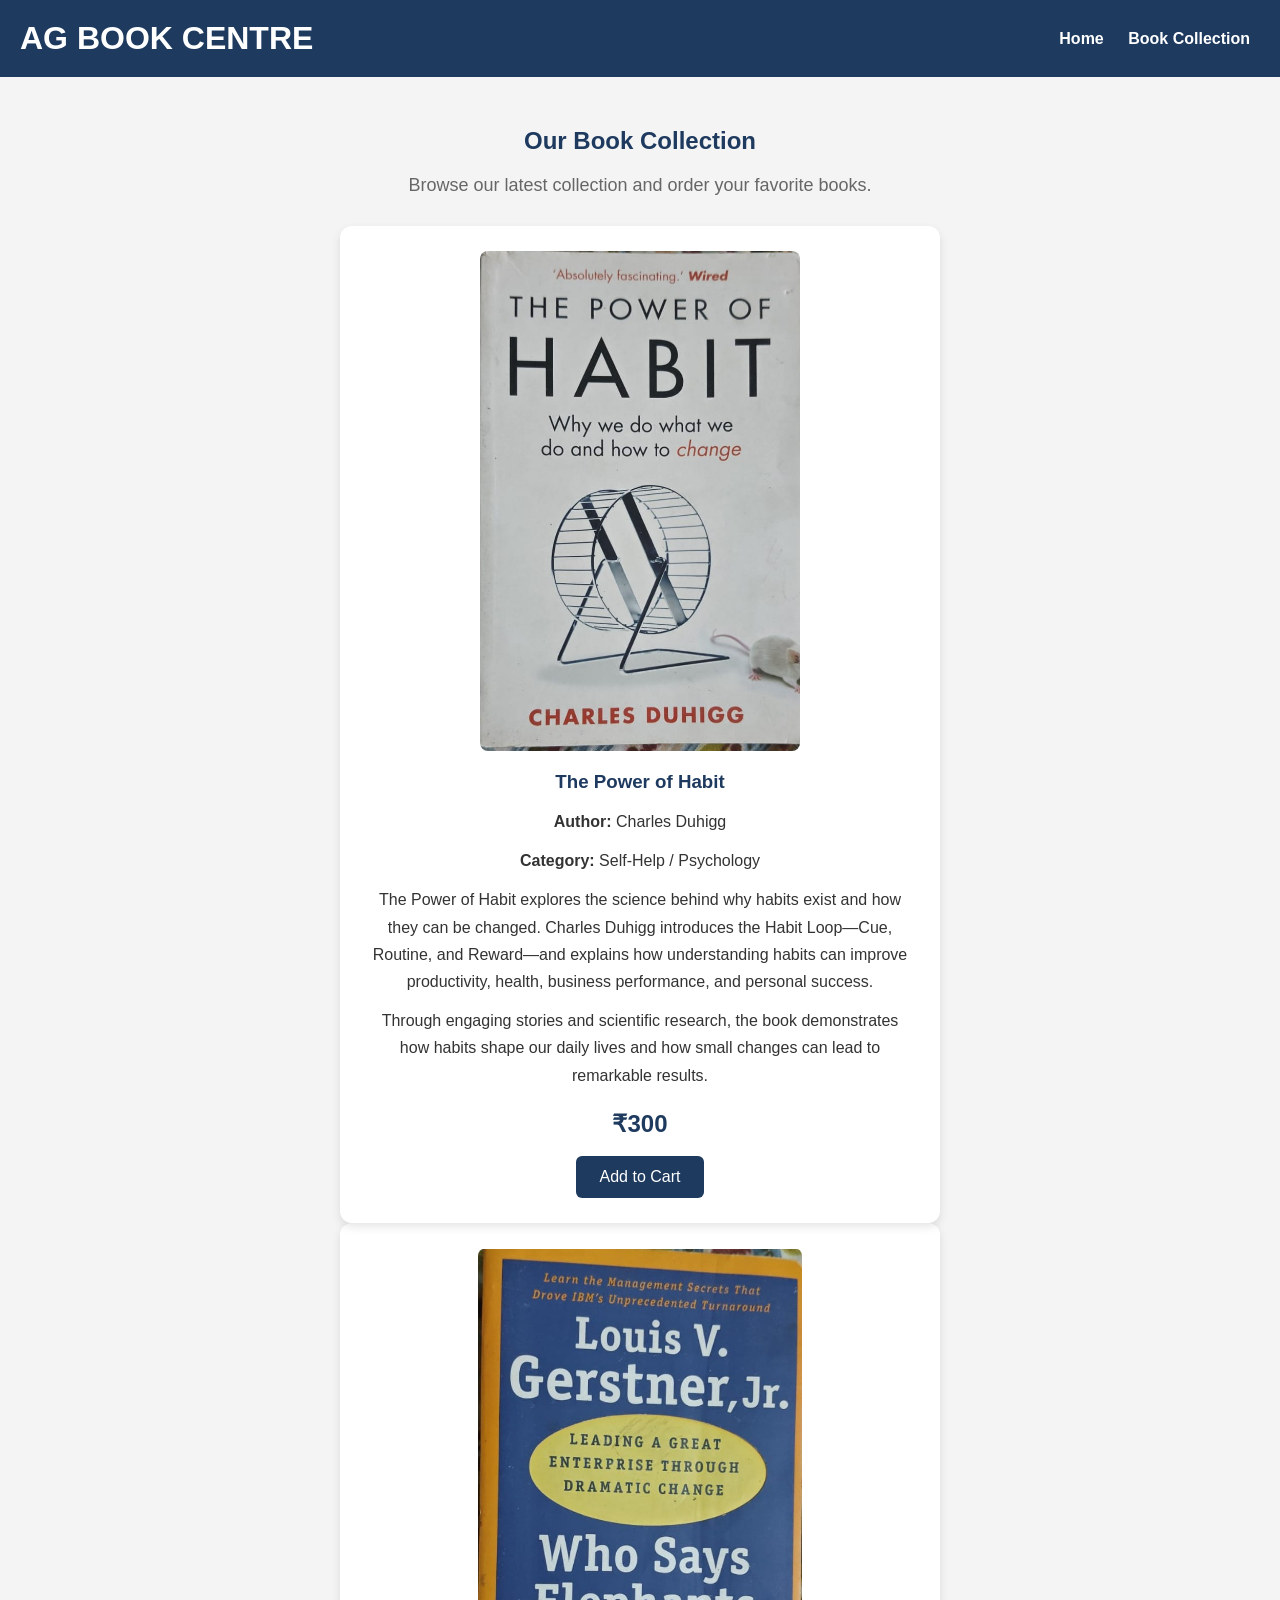
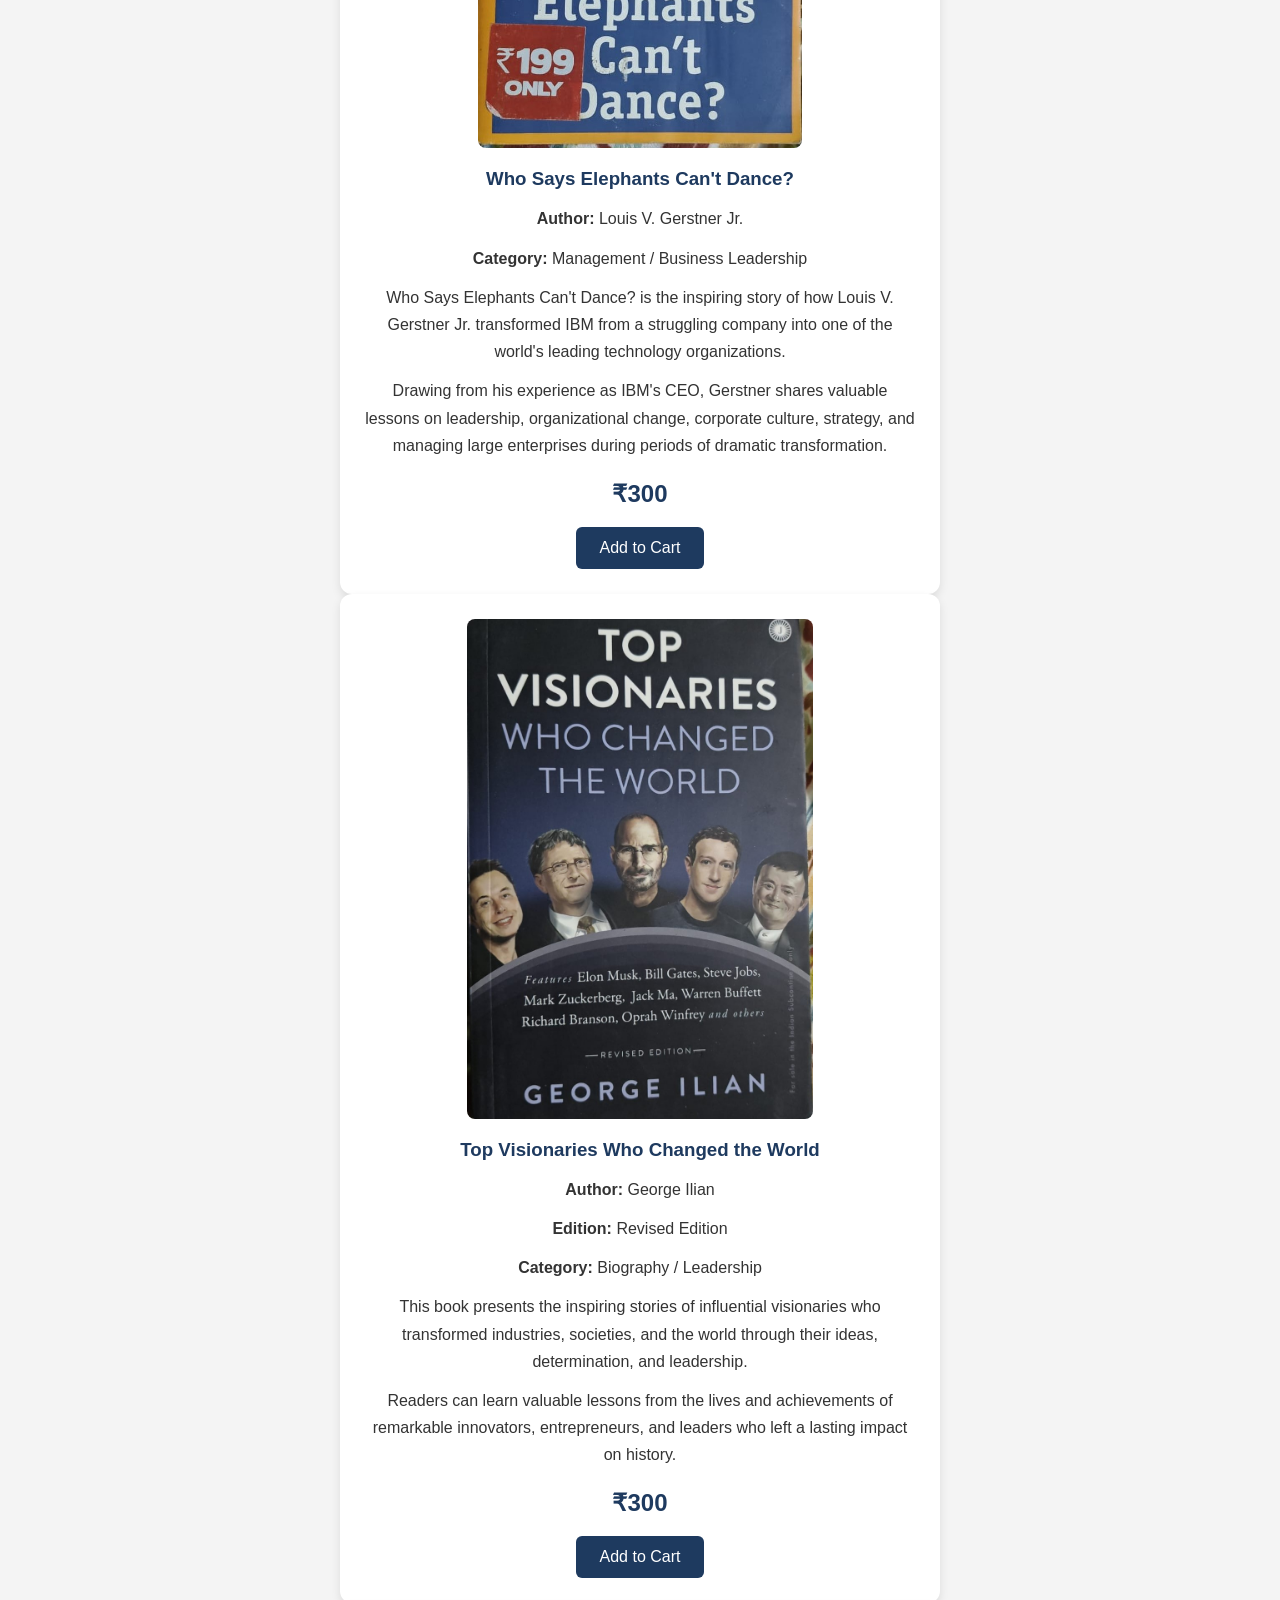
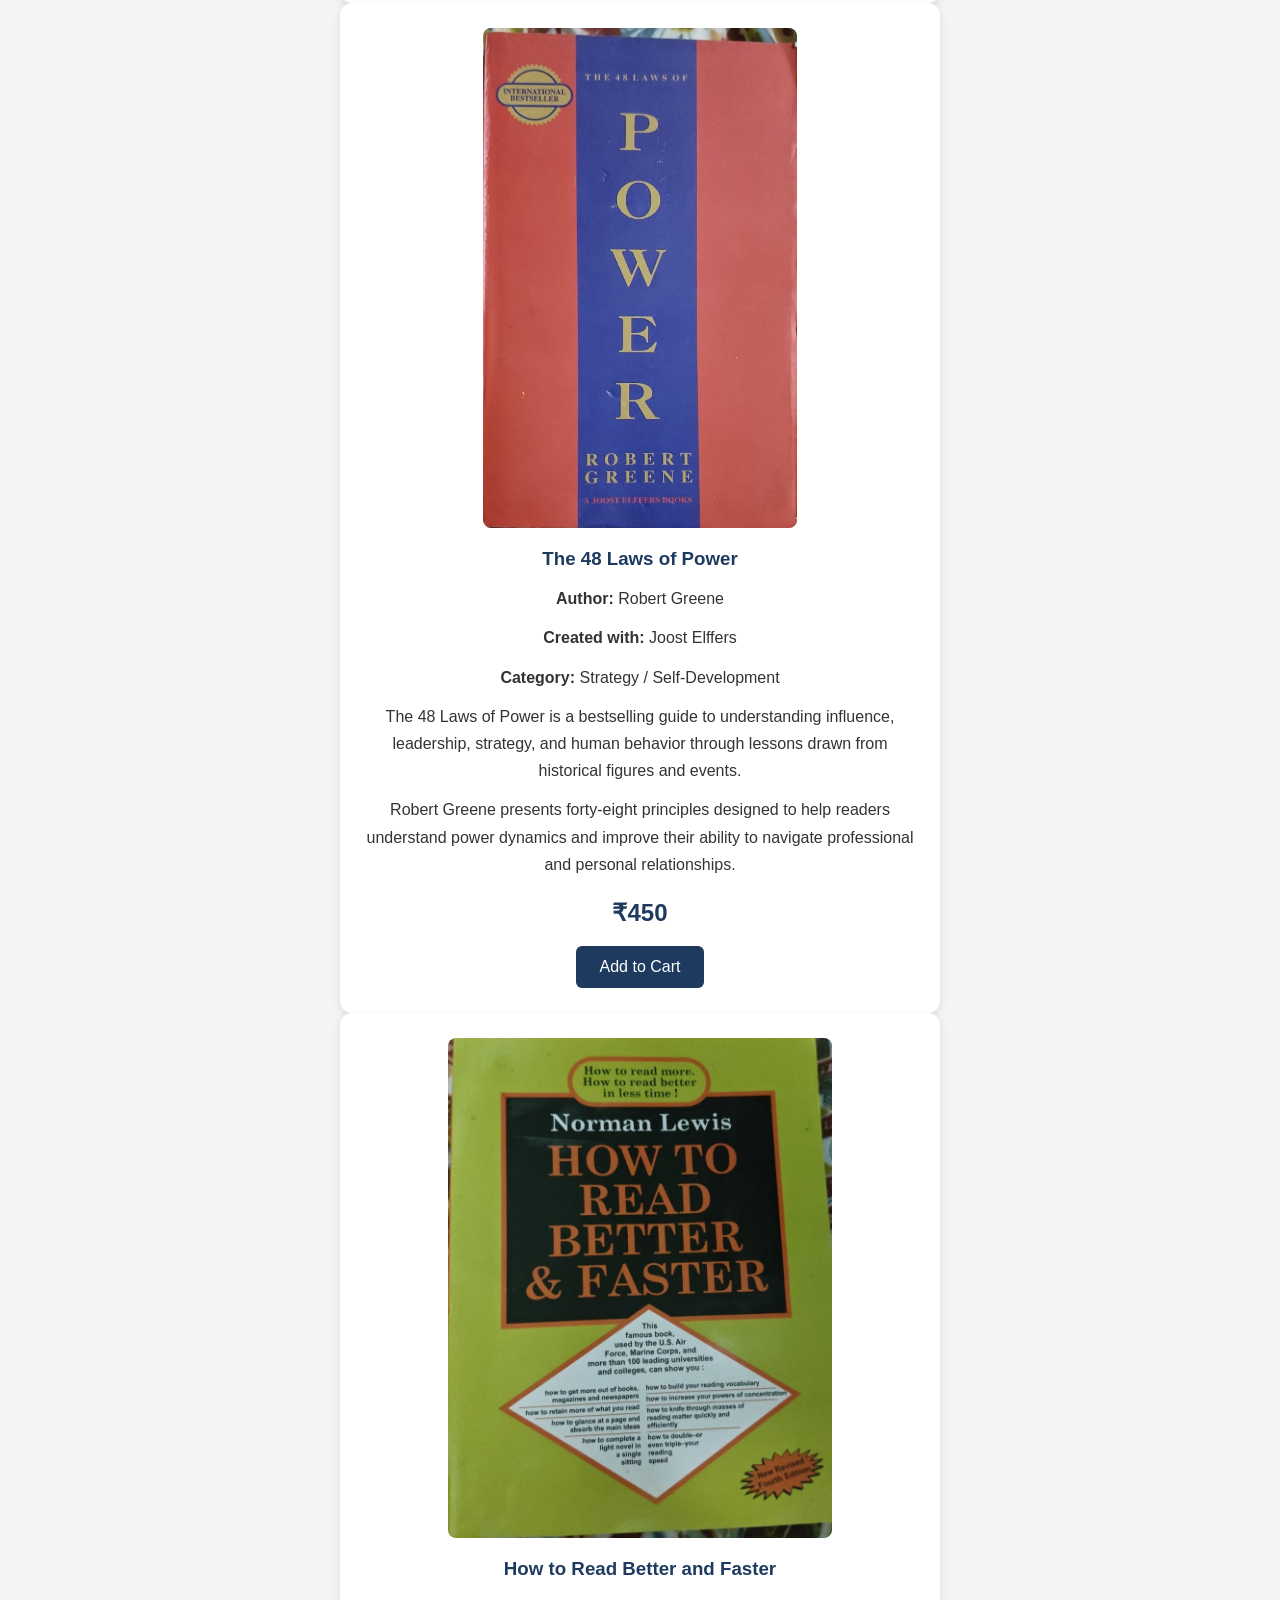
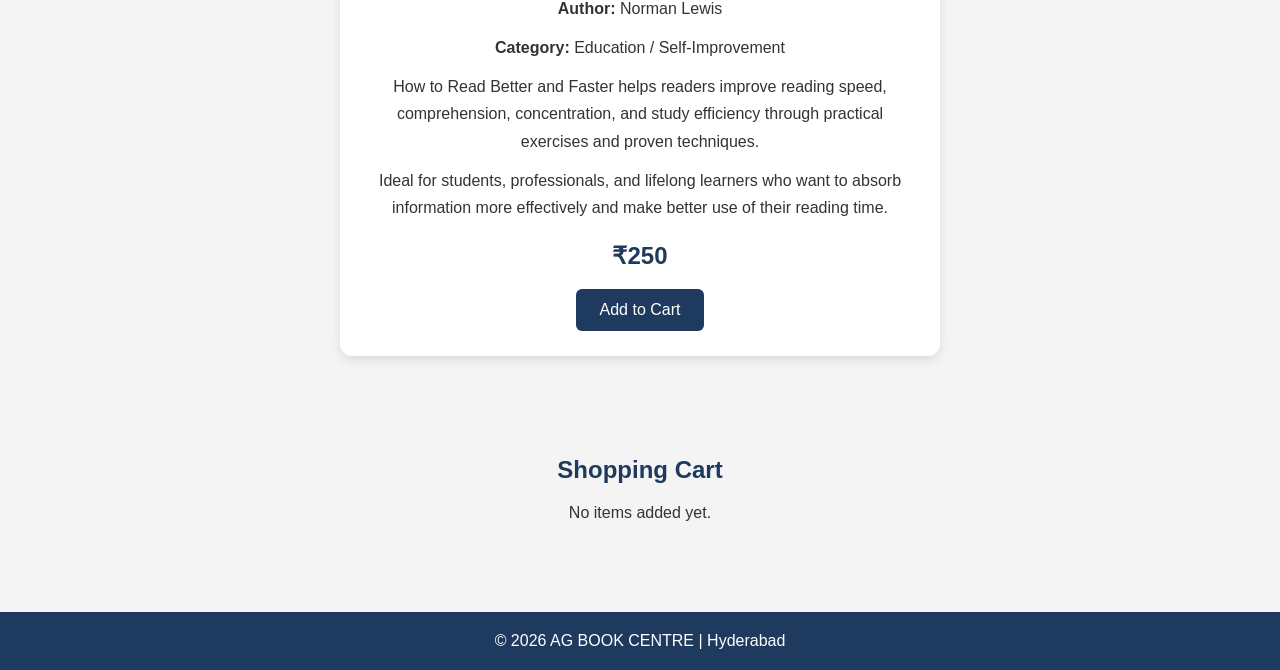
==== collection.html @ 4bdf5b15 "Update collection.html" ====
<!DOCTYPE html>
<html lang="en">
<head>
    <meta charset="UTF-8">
    <meta name="viewport" content="width=device-width, initial-scale=1.0">
    <title>Book Collection - AG BOOK CENTRE</title>
    <link rel="stylesheet" href="style.css">
</head>
<body>

<header>
    <div class="logo">
        <h1>AG BOOK CENTRE</h1>
    </div>

    <nav>
        <a href="index.html">Home</a>
        <a href="collection.html">Book Collection</a>
    </nav>
</header>

<section class="collection-section">
    <h2>Our Book Collection</h2>
    <p class="collection-subtitle">
        Browse our latest collection and order your favorite books.
    </p>

    <div class="book-grid">

        <div class="book-card">

            <img src="power-of-habit.jpg"
                 alt="The Power of Habit by Charles Duhigg">

            <h3>The Power of Habit</h3>

            <p><strong>Author:</strong> Charles Duhigg</p>

            <p><strong>Category:</strong> Self-Help / Psychology</p>

            <p>
                The Power of Habit explores the science behind why habits
                exist and how they can be changed. Charles Duhigg introduces
                the Habit Loop—Cue, Routine, and Reward—and explains how
                understanding habits can improve productivity, health,
                business performance, and personal success.
            </p>

            <p>
                Through engaging stories and scientific research, the book
                demonstrates how habits shape our daily lives and how small
                changes can lead to remarkable results.
            </p>

            <p class="price">₹300</p>

            <button onclick="addToCart('The Power of Habit')">
                Add to Cart
            </button>

        </div>

    </div>
    <div class="book-card">

    <img src="who-says-elephants-cant-dance.jpg"
         alt="Who Says Elephants Can't Dance?">

    <h3>Who Says Elephants Can't Dance?</h3>

    <p><strong>Author:</strong> Louis V. Gerstner Jr.</p>

    <p><strong>Category:</strong> Management / Business Leadership</p>

    <p>
        Who Says Elephants Can't Dance? is the inspiring story of how
        Louis V. Gerstner Jr. transformed IBM from a struggling company
        into one of the world's leading technology organizations.
    </p>

    <p>
        Drawing from his experience as IBM's CEO, Gerstner shares
        valuable lessons on leadership, organizational change,
        corporate culture, strategy, and managing large enterprises
        during periods of dramatic transformation.
    </p>

    <p class="price">₹300</p>

    <button onclick="addToCart('Who Says Elephants Can&apos;t Dance?')">
        Add to Cart
    </button>

</div>
    <div class="book-card">

    <img src="top-visionaries-who-changed-the-world.jpg"
         alt="Top Visionaries Who Changed the World">

    <h3>Top Visionaries Who Changed the World</h3>

    <p><strong>Author:</strong> George Ilian</p>

    <p><strong>Edition:</strong> Revised Edition</p>

    <p><strong>Category:</strong> Biography / Leadership</p>

    <p>
        This book presents the inspiring stories of influential visionaries
        who transformed industries, societies, and the world through their
        ideas, determination, and leadership.
    </p>

    <p>
        Readers can learn valuable lessons from the lives and achievements
        of remarkable innovators, entrepreneurs, and leaders who left a
        lasting impact on history.
    </p>

    <p class="price">₹300</p>

    <button onclick="addToCart('Top Visionaries Who Changed the World')">
        Add to Cart
    </button>

</div>
    <div class="book-card">

    <img src="48-laws-of-power.jpg"
         alt="The 48 Laws of Power">

    <h3>The 48 Laws of Power</h3>

    <p><strong>Author:</strong> Robert Greene</p>

    <p><strong>Created with:</strong> Joost Elffers</p>

    <p><strong>Category:</strong> Strategy / Self-Development</p>

    <p>
        The 48 Laws of Power is a bestselling guide to understanding
        influence, leadership, strategy, and human behavior through
        lessons drawn from historical figures and events.
    </p>

    <p>
        Robert Greene presents forty-eight principles designed to help
        readers understand power dynamics and improve their ability to
        navigate professional and personal relationships.
    </p>

    <p class="price">₹450</p>

    <button onclick="addToCart('The 48 Laws of Power')">
        Add to Cart
    </button>

</div>
    <div class="book-card">

    <img src="how-to-read-better-and-faster.jpg"
         alt="How to Read Better and Faster">

    <h3>How to Read Better and Faster</h3>

    <p><strong>Author:</strong> Norman Lewis</p>

    <p><strong>Category:</strong> Education / Self-Improvement</p>

    <p>
        How to Read Better and Faster helps readers improve reading speed,
        comprehension, concentration, and study efficiency through
        practical exercises and proven techniques.
    </p>

    <p>
        Ideal for students, professionals, and lifelong learners who want
        to absorb information more effectively and make better use of
        their reading time.
    </p>

    <p class="price">₹250</p>

    <button onclick="addToCart('How to Read Better and Faster')">
        Add to Cart
    </button>

</div>
</section>

<section class="cart-section">
    <h2>Shopping Cart</h2>

    <ul id="cart-list"></ul>

    <p id="empty-cart">No items added yet.</p>
</section>

<footer>
    <p>© 2026 AG BOOK CENTRE | Hyderabad</p>
</footer>

<script src="script.js"></script>

</body>
</html>
---- style.css ----
* {
    margin: 0;
    padding: 0;
    box-sizing: border-box;
    font-family: Arial, sans-serif;
}

body {
    background: #f4f4f4;
    color: #333;
}

/* HEADER */

header {
    background: #1e3a5f;
    color: white;
    padding: 20px;
    display: flex;
    justify-content: space-between;
    align-items: center;
    flex-wrap: wrap;
}

.logo h1 {
    font-size: 32px;
}

.logo p {
    font-size: 14px;
}

nav a {
    color: white;
    text-decoration: none;
    margin: 0 10px;
    font-weight: bold;
}

nav a:hover {
    color: #ffd700;
}

/* HERO SECTION */

.hero {
    background:
    linear-gradient(rgba(0,0,0,0.5), rgba(0,0,0,0.5)),
    url('https://images.unsplash.com/photo-1524995997946-a1c2e315a42f?q=80&w=1200&auto=format&fit=crop');

    background-size: cover;
    background-position: center;
    color: white;
    padding: 120px 20px;
    text-align: center;
}

.hero h2 {
    font-size: 48px;
    margin-bottom: 20px;
}

.hero p {
    font-size: 20px;
    max-width: 700px;
    margin: auto;
}

.btn {
    display: inline-block;
    margin-top: 25px;
    padding: 12px 25px;
    background: #ffd700;
    color: #000;
    text-decoration: none;
    font-weight: bold;
    border-radius: 6px;
}

/* COMMON SECTIONS */

.about,
.categories,
.business-details,
.collection-section,
.cart-section {
    padding: 50px 20px;
    text-align: center;
}

.about h2,
.categories h2,
.business-details h2,
.collection-section h2,
.cart-section h2 {
    margin-bottom: 20px;
    color: #1e3a5f;
}

/* CATEGORY CARDS */

.category-grid {
    display: grid;
    grid-template-columns: repeat(auto-fit, minmax(250px, 1fr));
    gap: 20px;
    margin-top: 30px;
}

.card {
    background: white;
    padding: 20px;
    border-radius: 10px;
    box-shadow: 0 4px 8px rgba(0,0,0,0.1);
}

/* COLLECTION PAGE */

.collection-subtitle {
    margin-bottom: 30px;
    color: #666;
    font-size: 18px;
}

.book-grid {
    display: flex;
    justify-content: center;
    align-items: center;
}

.book-card {
    background: white;
    padding: 25px;
    border-radius: 12px;
    box-shadow: 0 4px 10px rgba(0,0,0,0.1);
    max-width: 600px;
    width: 100%;
    margin: auto;
    text-align: center;
}

/* FULL BOOK COVER DISPLAY */

.book-card img {
    display: block;
    margin: 0 auto 20px;
    max-width: 100%;
    width: auto;
    height: auto;
    max-height: 500px;
    object-fit: contain;
    border-radius: 8px;
}

.book-card h3 {
    margin-bottom: 15px;
    color: #1e3a5f;
}

.book-card p {
    line-height: 1.7;
    margin-bottom: 12px;
}

.price {
    color: #1e3a5f;
    font-size: 24px;
    font-weight: bold;
    margin: 15px 0;
}

/* BUTTONS */

button {
    background: #1e3a5f;
    color: white;
    border: none;
    padding: 12px 24px;
    border-radius: 6px;
    cursor: pointer;
    font-size: 16px;
}

button:hover {
    background: #16304d;
}

/* BUSINESS DETAILS */

.details-box {
    background: white;
    max-width: 600px;
    margin: auto;
    padding: 30px;
    border-radius: 10px;
    box-shadow: 0 4px 8px rgba(0,0,0,0.1);
    text-align: left;
}

.details-box p,
.details-box li {
    margin: 10px 0;
}

/* CART */

#cart-list {
    list-style: none;
    max-width: 500px;
    margin: auto;
}

#cart-list li {
    background: white;
    margin: 10px 0;
    padding: 15px;
    border-radius: 8px;
    box-shadow: 0 2px 6px rgba(0,0,0,0.1);
}

/* FOOTER */

footer {
    background: #1e3a5f;
    color: white;
    text-align: center;
    padding: 20px;
    margin-top: 40px;
}

/* MOBILE RESPONSIVE */

@media (max-width: 768px) {

    .hero h2 {
        font-size: 32px;
    }

    .hero p {
        font-size: 18px;
    }

    header {
        flex-direction: column;
        text-align: center;
    }

    nav {
        margin-top: 15px;
    }

    .book-card {
        max-width: 95%;
    }

    .book-card img {
        max-height: 400px;
    }
}
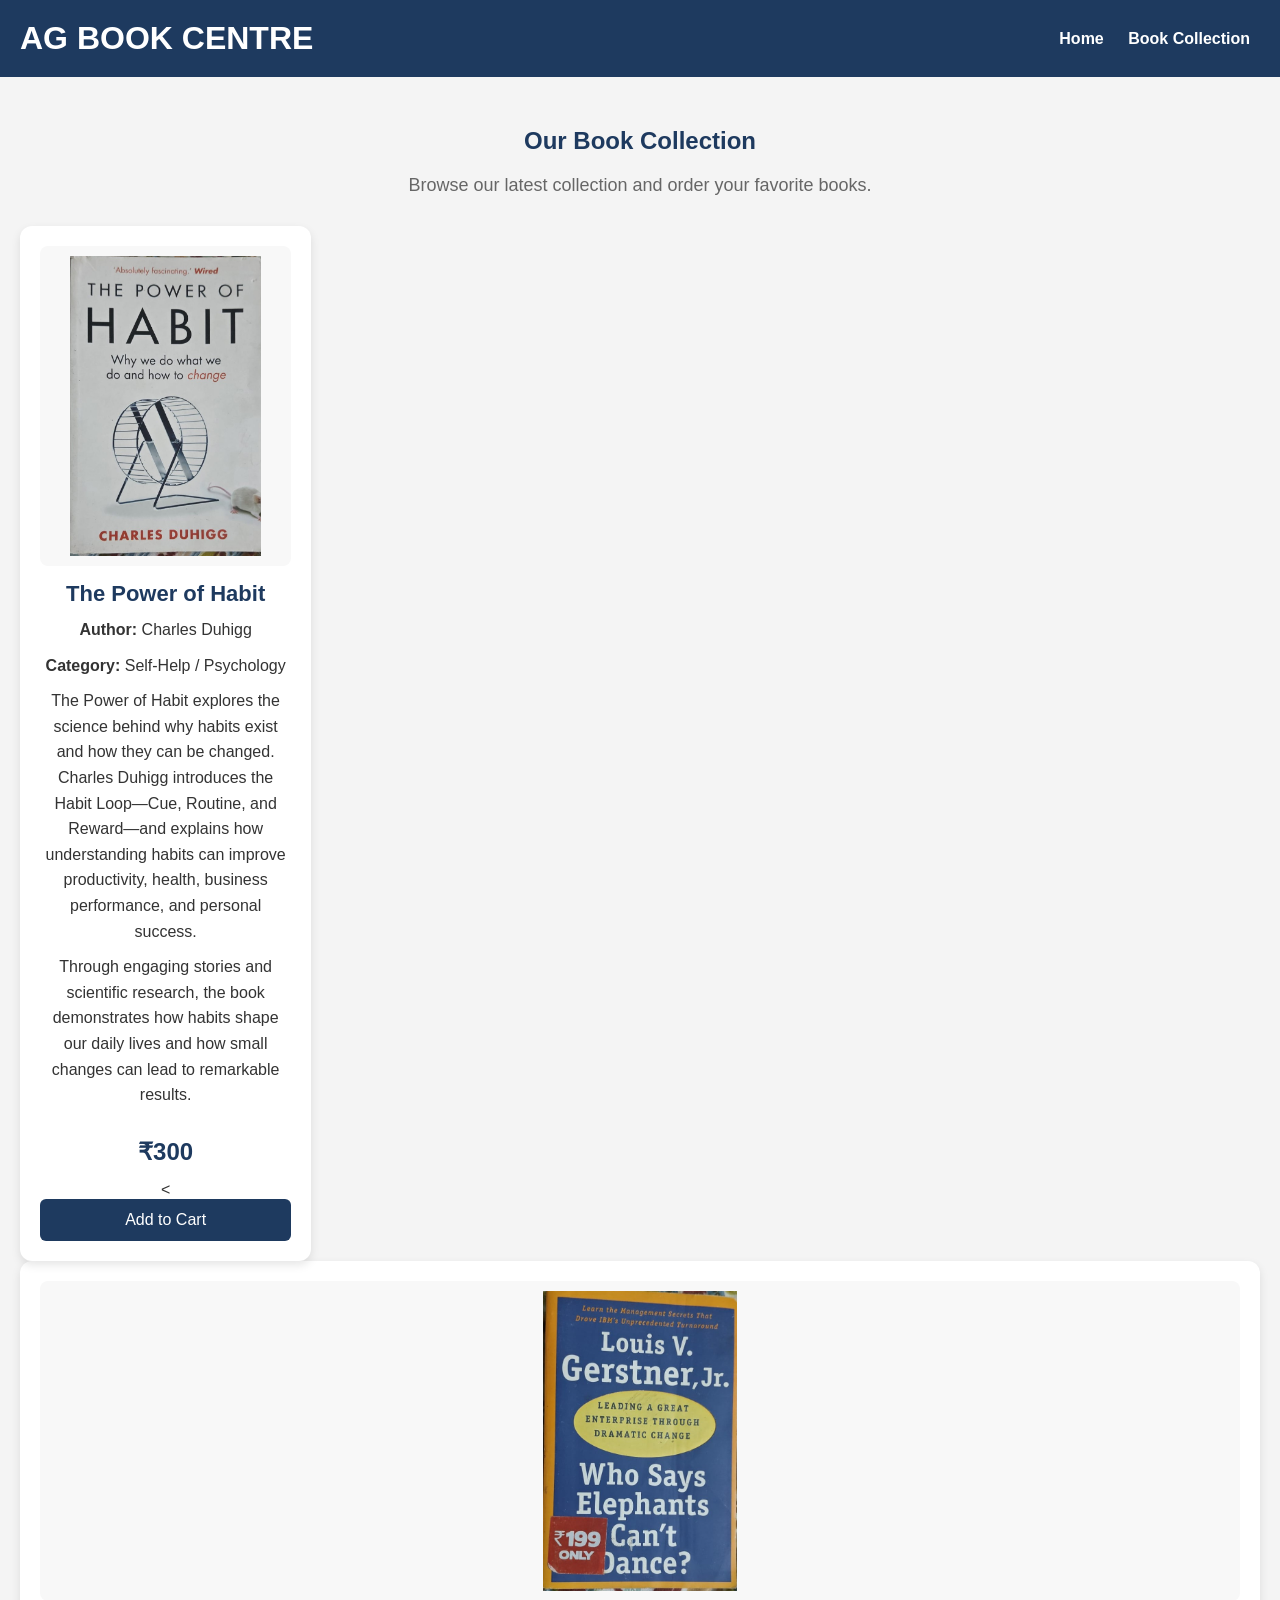
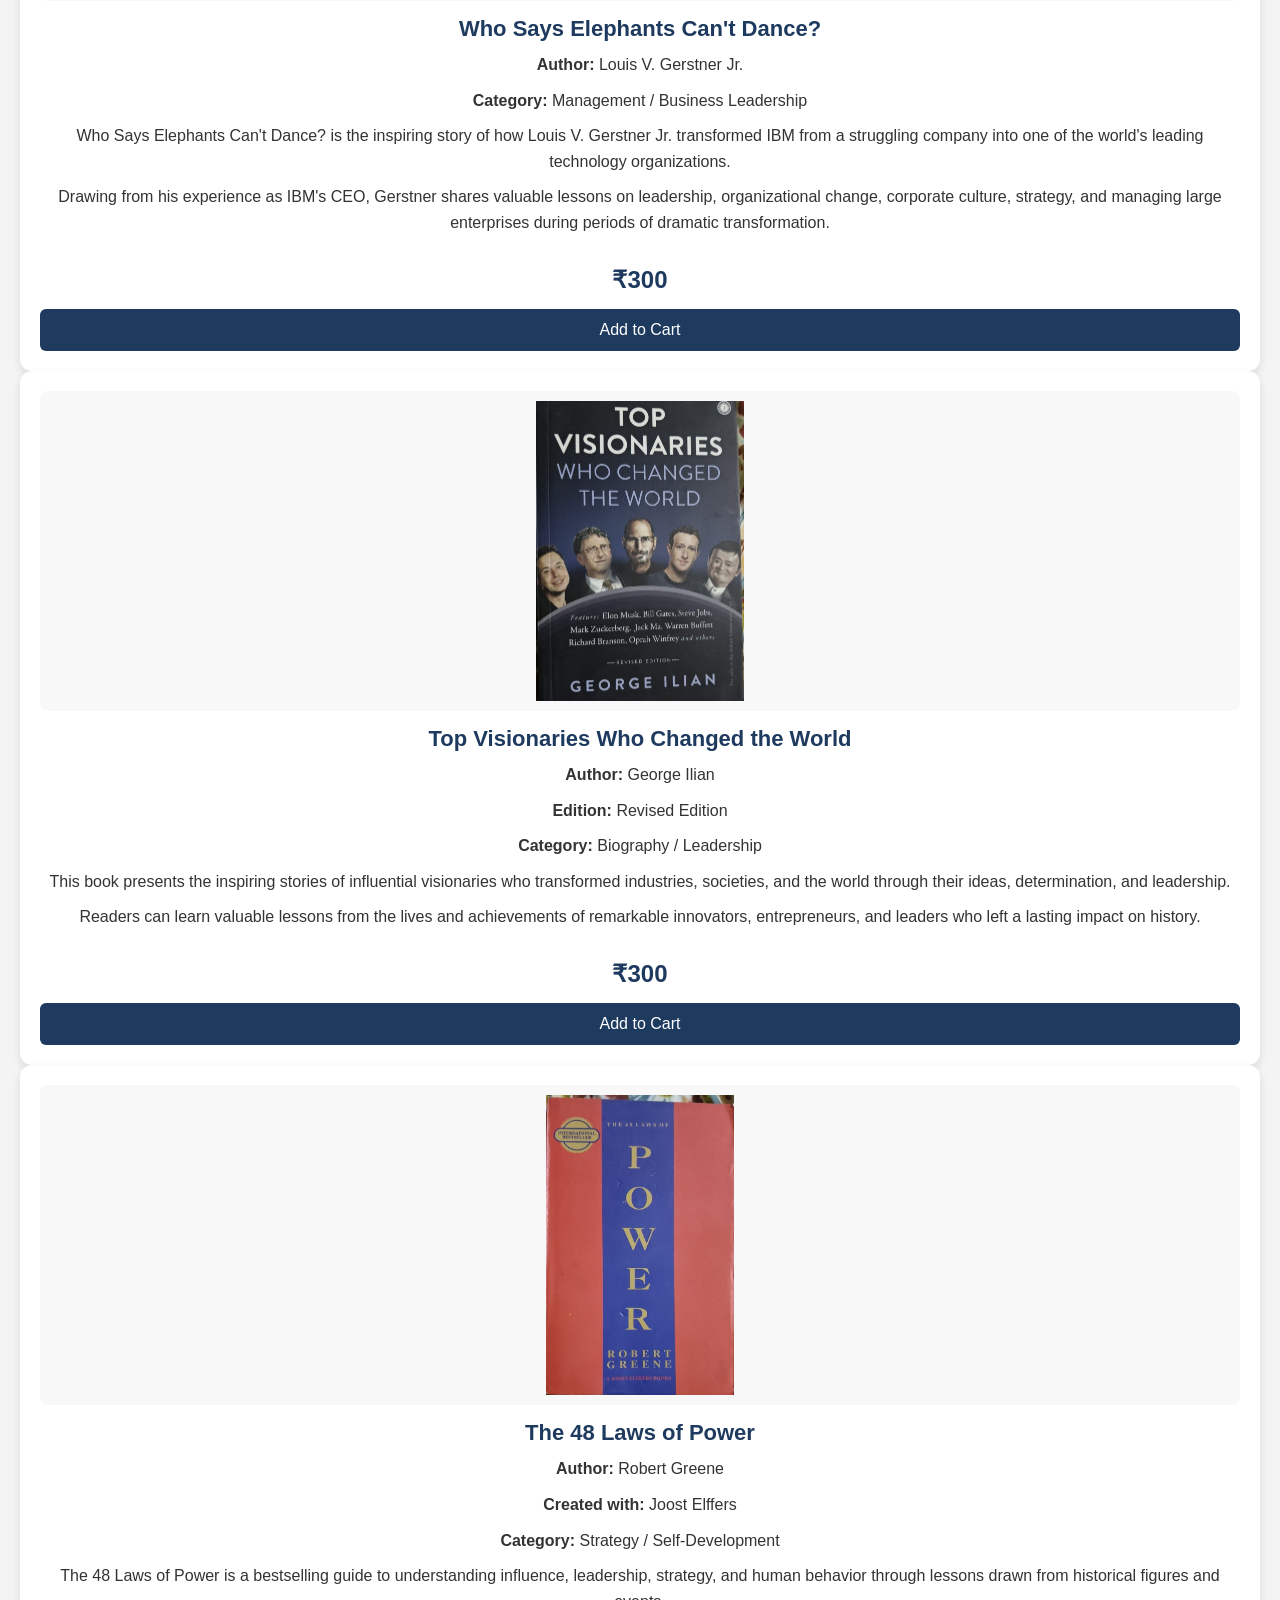
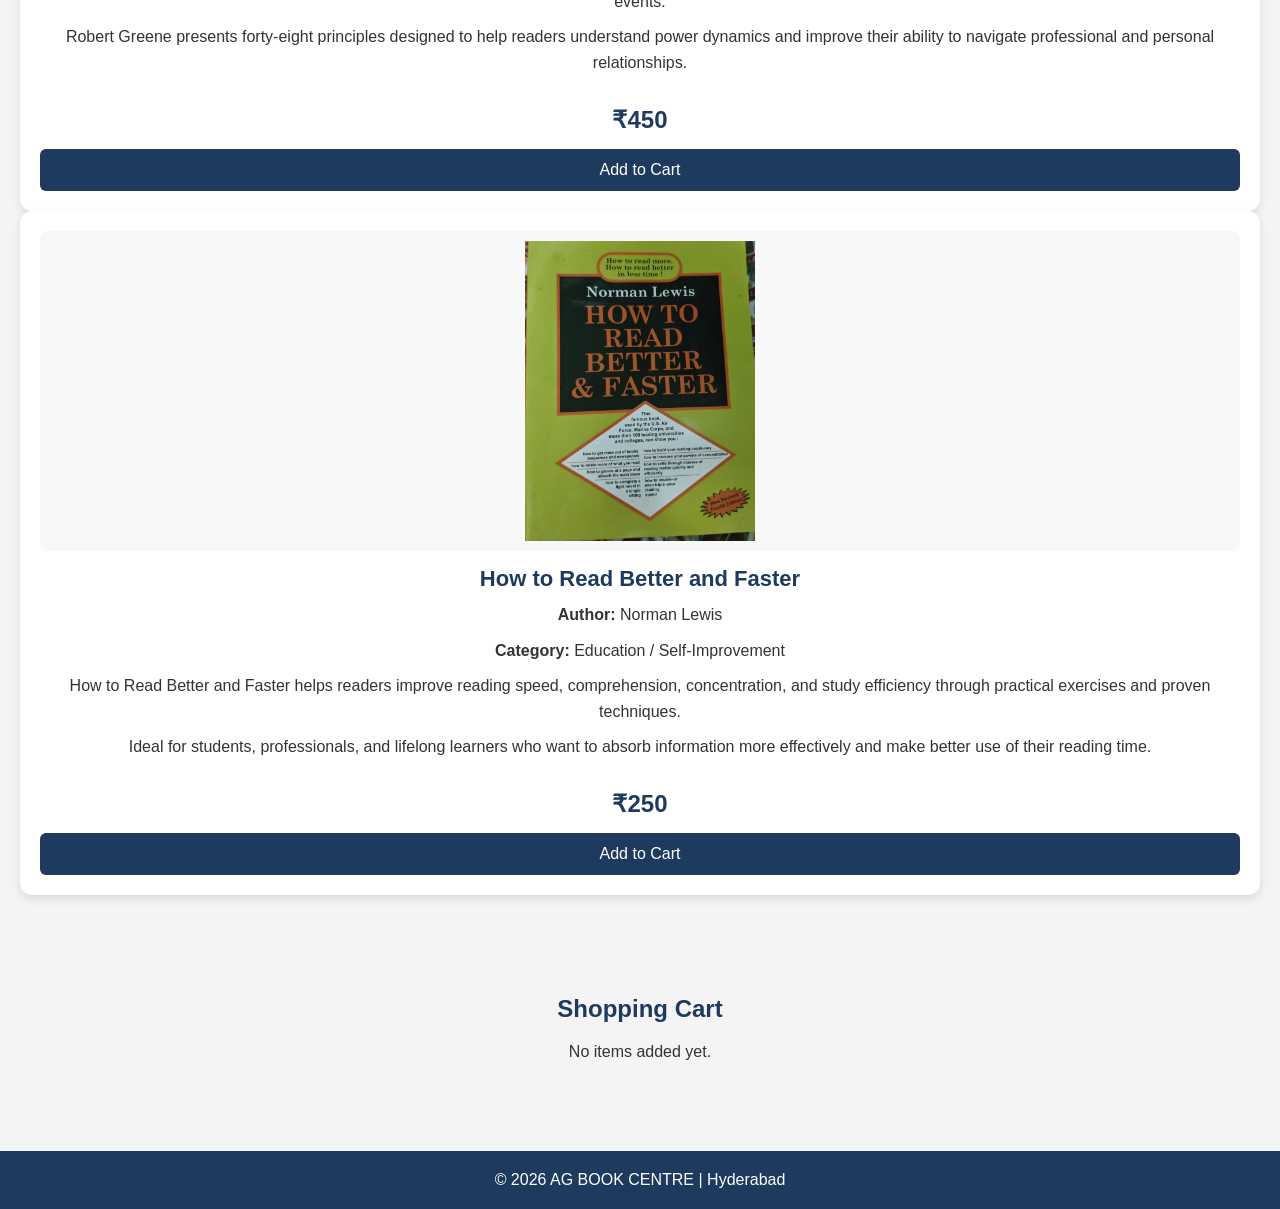
==== commit 1ce8c52e: "Update collection.html" ====
--- a/collection.html
+++ b/collection.html
@@ -54,9 +54,13 @@
 
             <p class="price">₹300</p>
 
-            <button onclick="addToCart('The Power of Habit')">
-                Add to Cart
-            </button>
+            <<button onclick="addToCart(
+            'The Power of Habit',
+            300,
+            'power-of-habit.jpg'
+            )">
+        Add to Cart
+</button>
 
         </div>
 
@@ -87,7 +91,8 @@
 
     <p class="price">₹300</p>
 
-    <button onclick="addToCart('Who Says Elephants Can&apos;t Dance?')">
+    <button onclick="addToCart('Who Says Elephants Can&apos;t Dance?'450
+                              'who-says-elephants-cant-dance.jpg')">
         Add to Cart
     </button>
 
@@ -119,7 +124,8 @@
 
     <p class="price">₹300</p>
 
-    <button onclick="addToCart('Top Visionaries Who Changed the World')">
+    <button onclick="addToCart('Top Visionaries Who Changed the World'450,
+        'top-visionaries-who-changed-the-world.jpg')">
         Add to Cart
     </button>
 
@@ -151,7 +157,8 @@
 
     <p class="price">₹450</p>
 
-    <button onclick="addToCart('The 48 Laws of Power')">
+    <button onclick="addToCart('The 48 Laws of Power'450,
+                              '48-laws-of-power.jpg' )">
         Add to Cart
     </button>
 
@@ -181,7 +188,8 @@
 
     <p class="price">₹250</p>
 
-    <button onclick="addToCart('How to Read Better and Faster')">
+    <button onclick="addToCart('How to Read Better and Faster'450
+                              'how-to-read-better-and-faster.jpg' )">
         Add to Cart
     </button>
 
--- a/style.css
+++ b/style.css
@@ -1,3 +1,5 @@
+/* COLLECTION PAGE */
+
 * {
     margin: 0;
     padding: 0;
@@ -45,8 +47,8 @@
 
 .hero {
     background:
-    linear-gradient(rgba(0,0,0,0.5), rgba(0,0,0,0.5)),
-    url('https://images.unsplash.com/photo-1524995997946-a1c2e315a42f?q=80&w=1200&auto=format&fit=crop');
+        linear-gradient(rgba(0,0,0,0.5), rgba(0,0,0,0.5)),
+        url('https://images.unsplash.com/photo-1524995997946-a1c2e315a42f?q=80&w=1200&auto=format&fit=crop');
 
     background-size: cover;
     background-position: center;
@@ -77,7 +79,7 @@
     border-radius: 6px;
 }
 
-/* COMMON SECTIONS */
+/* SECTIONS */
 
 .about,
 .categories,
@@ -85,7 +87,6 @@
 .collection-section,
 .cart-section {
     padding: 50px 20px;
-    text-align: center;
 }
 
 .about h2,
@@ -93,17 +94,17 @@
 .business-details h2,
 .collection-section h2,
 .cart-section h2 {
+    text-align: center;
     margin-bottom: 20px;
     color: #1e3a5f;
 }
 
-/* CATEGORY CARDS */
+/* CATEGORY GRID */
 
 .category-grid {
     display: grid;
     grid-template-columns: repeat(auto-fit, minmax(250px, 1fr));
     gap: 20px;
-    margin-top: 30px;
 }
 
 .card {
@@ -111,54 +112,59 @@
     padding: 20px;
     border-radius: 10px;
     box-shadow: 0 4px 8px rgba(0,0,0,0.1);
-}
-
-/* COLLECTION PAGE */
+    text-align: center;
+}
+
+/* COLLECTION */
 
 .collection-subtitle {
+    text-align: center;
     margin-bottom: 30px;
     color: #666;
     font-size: 18px;
 }
 
 .book-grid {
+    display: grid;
+    grid-template-columns: repeat(4, 1fr);
+    gap: 25px;
+}
+
+.book-card {
+    background: white;
+    border-radius: 12px;
+    padding: 20px;
+    box-shadow: 0 4px 10px rgba(0,0,0,0.1);
+    transition: transform 0.3s ease;
+    text-align: center;
     display: flex;
-    justify-content: center;
-    align-items: center;
-}
-
-.book-card {
-    background: white;
-    padding: 25px;
-    border-radius: 12px;
-    box-shadow: 0 4px 10px rgba(0,0,0,0.1);
-    max-width: 600px;
+    flex-direction: column;
+}
+
+.book-card:hover {
+    transform: translateY(-5px);
+}
+
+.book-card img {
     width: 100%;
-    margin: auto;
-    text-align: center;
-}
-
-/* FULL BOOK COVER DISPLAY */
-
-.book-card img {
-    display: block;
-    margin: 0 auto 20px;
-    max-width: 100%;
-    width: auto;
-    height: auto;
-    max-height: 500px;
+    height: 320px;
     object-fit: contain;
+    background: #f8f8f8;
     border-radius: 8px;
+    padding: 10px;
+    margin-bottom: 15px;
 }
 
 .book-card h3 {
-    margin-bottom: 15px;
     color: #1e3a5f;
+    margin-bottom: 10px;
+    font-size: 22px;
 }
 
 .book-card p {
-    line-height: 1.7;
-    margin-bottom: 12px;
+    line-height: 1.6;
+    margin-bottom: 10px;
+    flex-grow: 0;
 }
 
 .price {
@@ -174,10 +180,11 @@
     background: #1e3a5f;
     color: white;
     border: none;
-    padding: 12px 24px;
+    padding: 12px 20px;
     border-radius: 6px;
     cursor: pointer;
     font-size: 16px;
+    margin-top: auto;
 }
 
 button:hover {
@@ -188,7 +195,7 @@
 
 .details-box {
     background: white;
-    max-width: 600px;
+    max-width: 700px;
     margin: auto;
     padding: 30px;
     border-radius: 10px;
@@ -203,9 +210,13 @@
 
 /* CART */
 
+.cart-section {
+    text-align: center;
+}
+
 #cart-list {
     list-style: none;
-    max-width: 500px;
+    max-width: 600px;
     margin: auto;
 }
 
@@ -227,17 +238,17 @@
     margin-top: 40px;
 }
 
-/* MOBILE RESPONSIVE */
+/* TABLET */
+
+@media (max-width: 1024px) {
+    .book-grid {
+        grid-template-columns: repeat(3, 1fr);
+    }
+}
+
+/* MOBILE */
 
 @media (max-width: 768px) {
-
-    .hero h2 {
-        font-size: 32px;
-    }
-
-    .hero p {
-        font-size: 18px;
-    }
 
     header {
         flex-direction: column;
@@ -248,11 +259,28 @@
         margin-top: 15px;
     }
 
-    .book-card {
-        max-width: 95%;
+    .hero h2 {
+        font-size: 32px;
+    }
+
+    .hero p {
+        font-size: 18px;
+    }
+
+    .book-grid {
+        grid-template-columns: repeat(2, 1fr);
+    }
+}
+
+/* SMALL MOBILE */
+
+@media (max-width: 480px) {
+
+    .book-grid {
+        grid-template-columns: 1fr;
     }
 
     .book-card img {
-        max-height: 400px;
-    }
-}
+        height: 280px;
+    }
+}
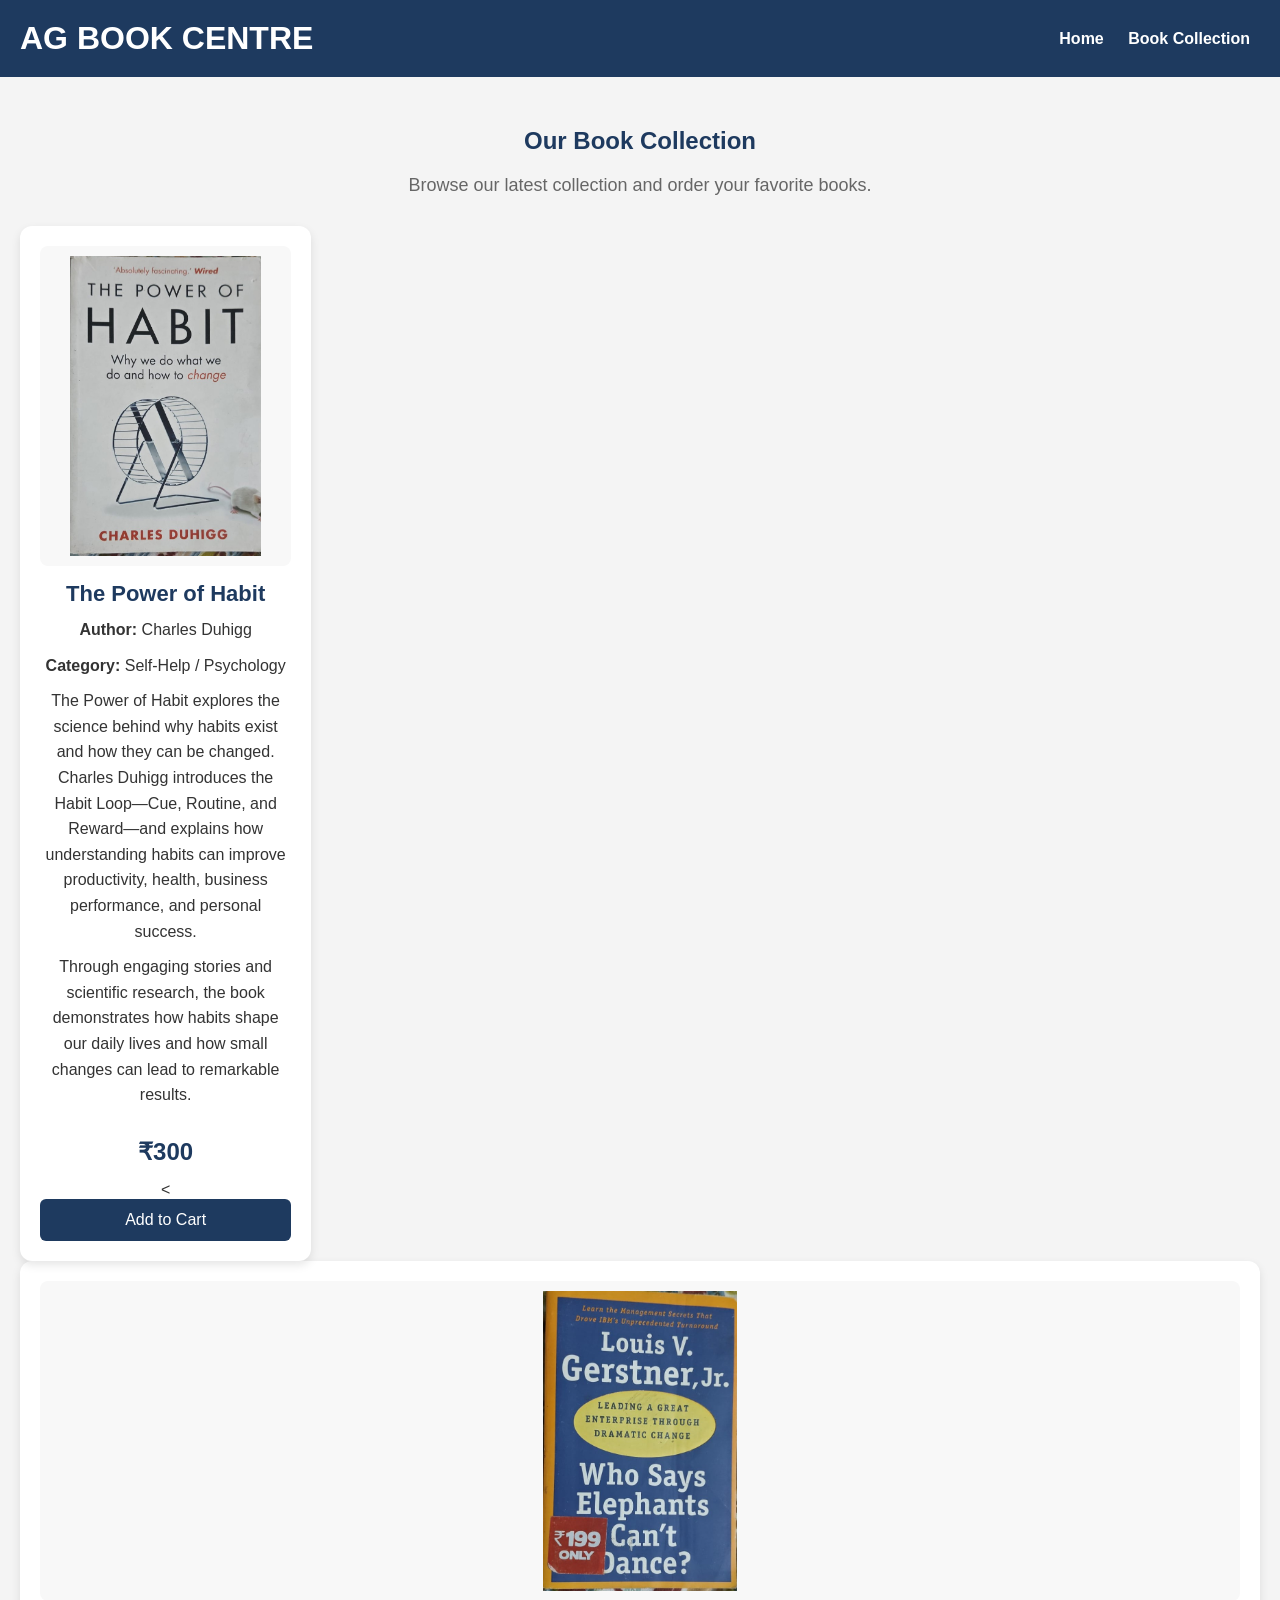
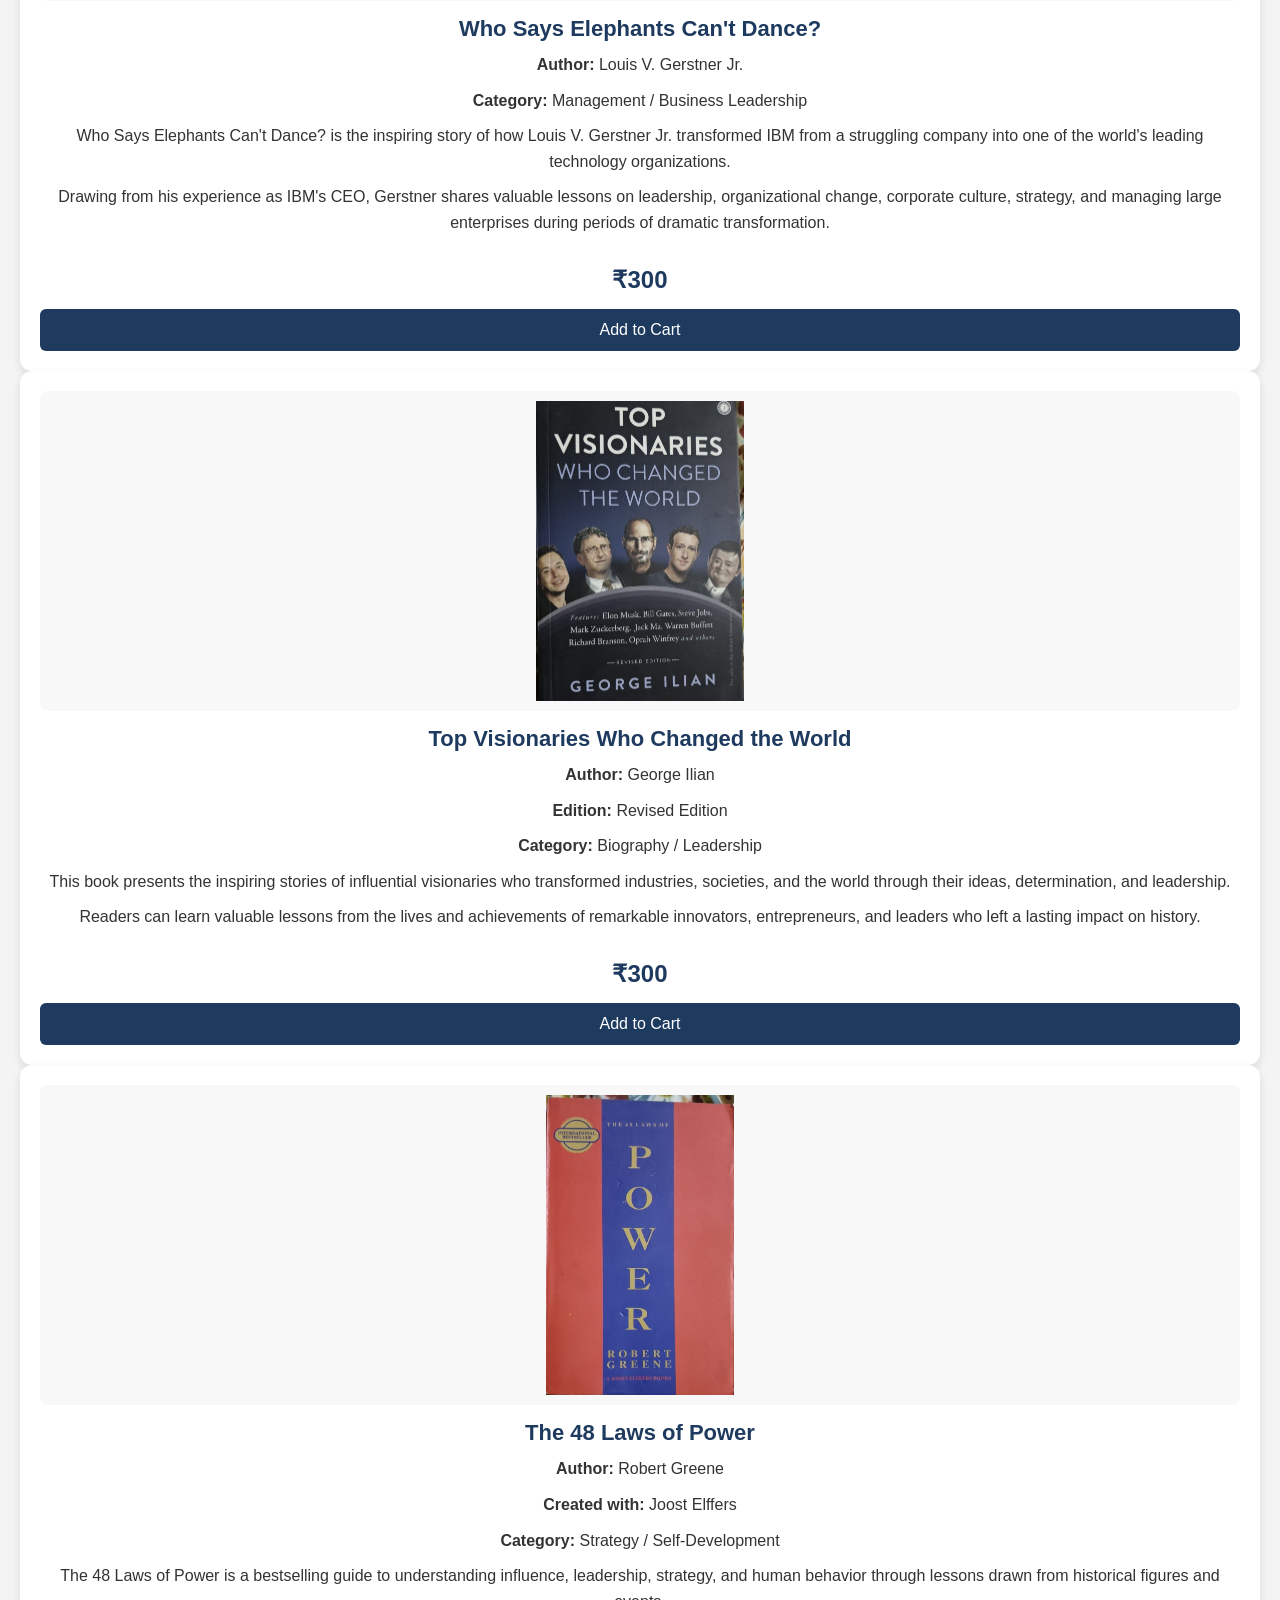
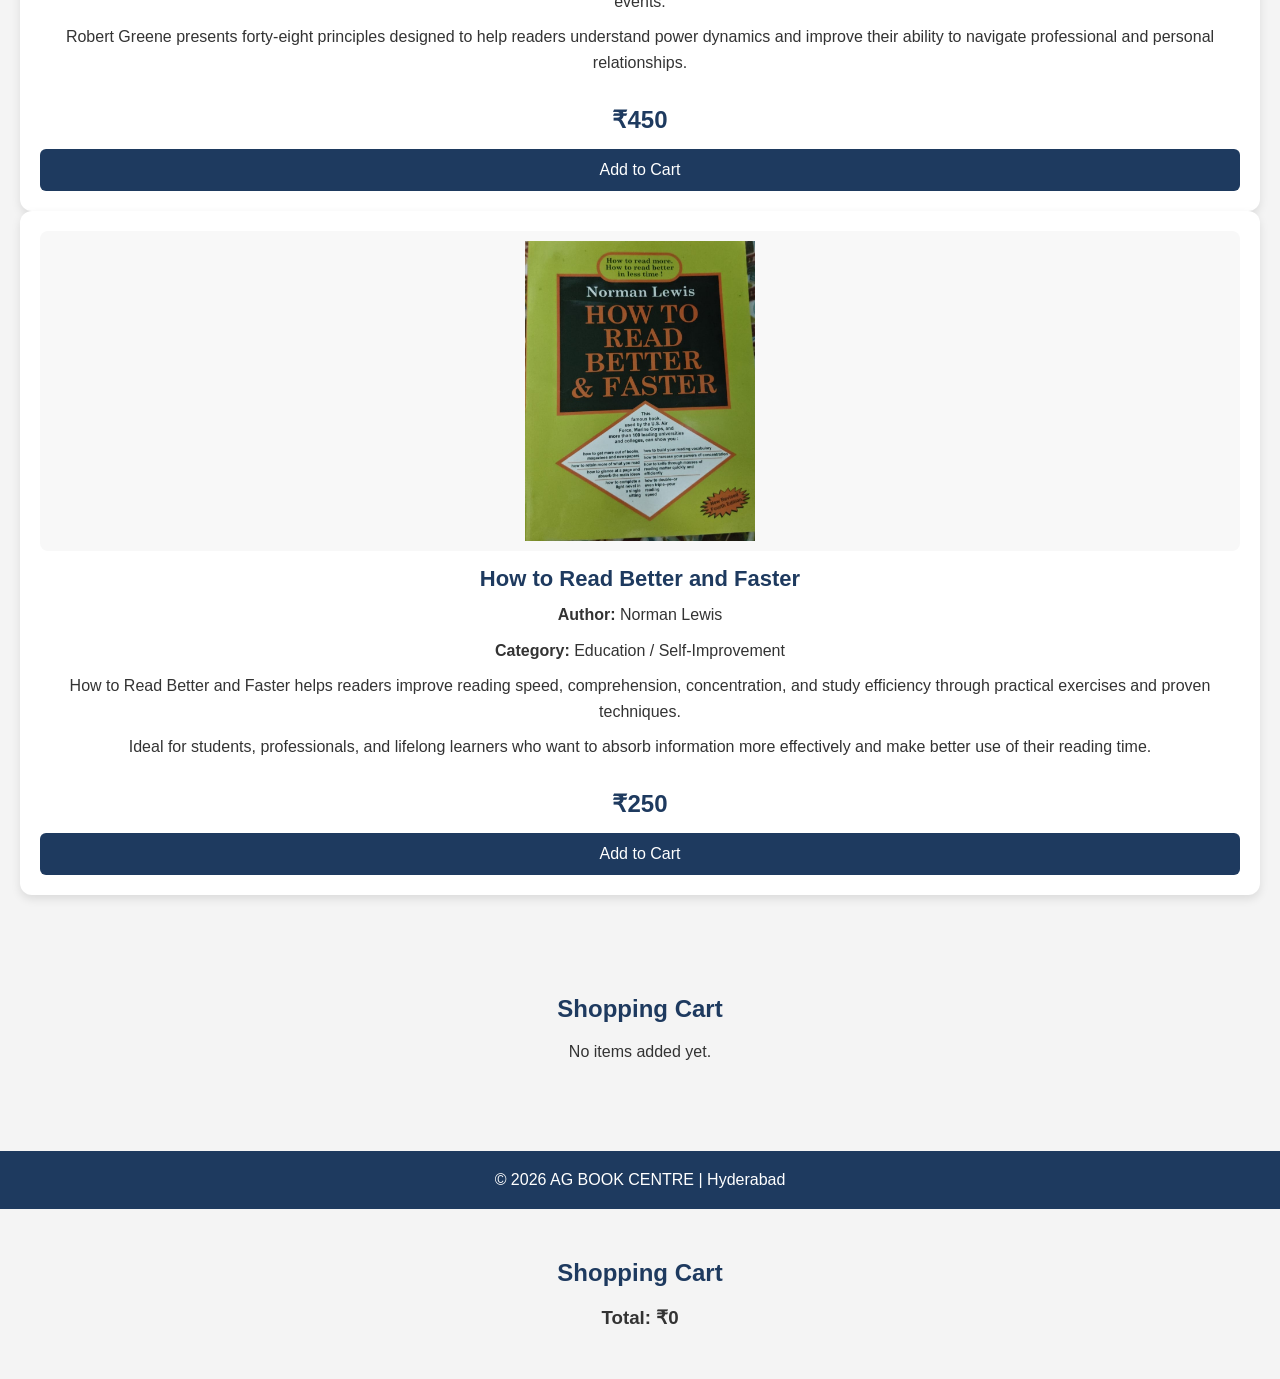
==== commit 5ea5038f: "Add shopping cart section to collection.html" ====
--- a/collection.html
+++ b/collection.html
@@ -209,6 +209,15 @@
 </footer>
 
 <script src="script.js"></script>
+ <section class="cart-section">
+
+    <h2>Shopping Cart</h2>
+
+    <div id="cart-container"></div>
+
+    <h3 id="total-price">Total: ₹0</h3>
+
+</section>   
 
 </body>
 </html>
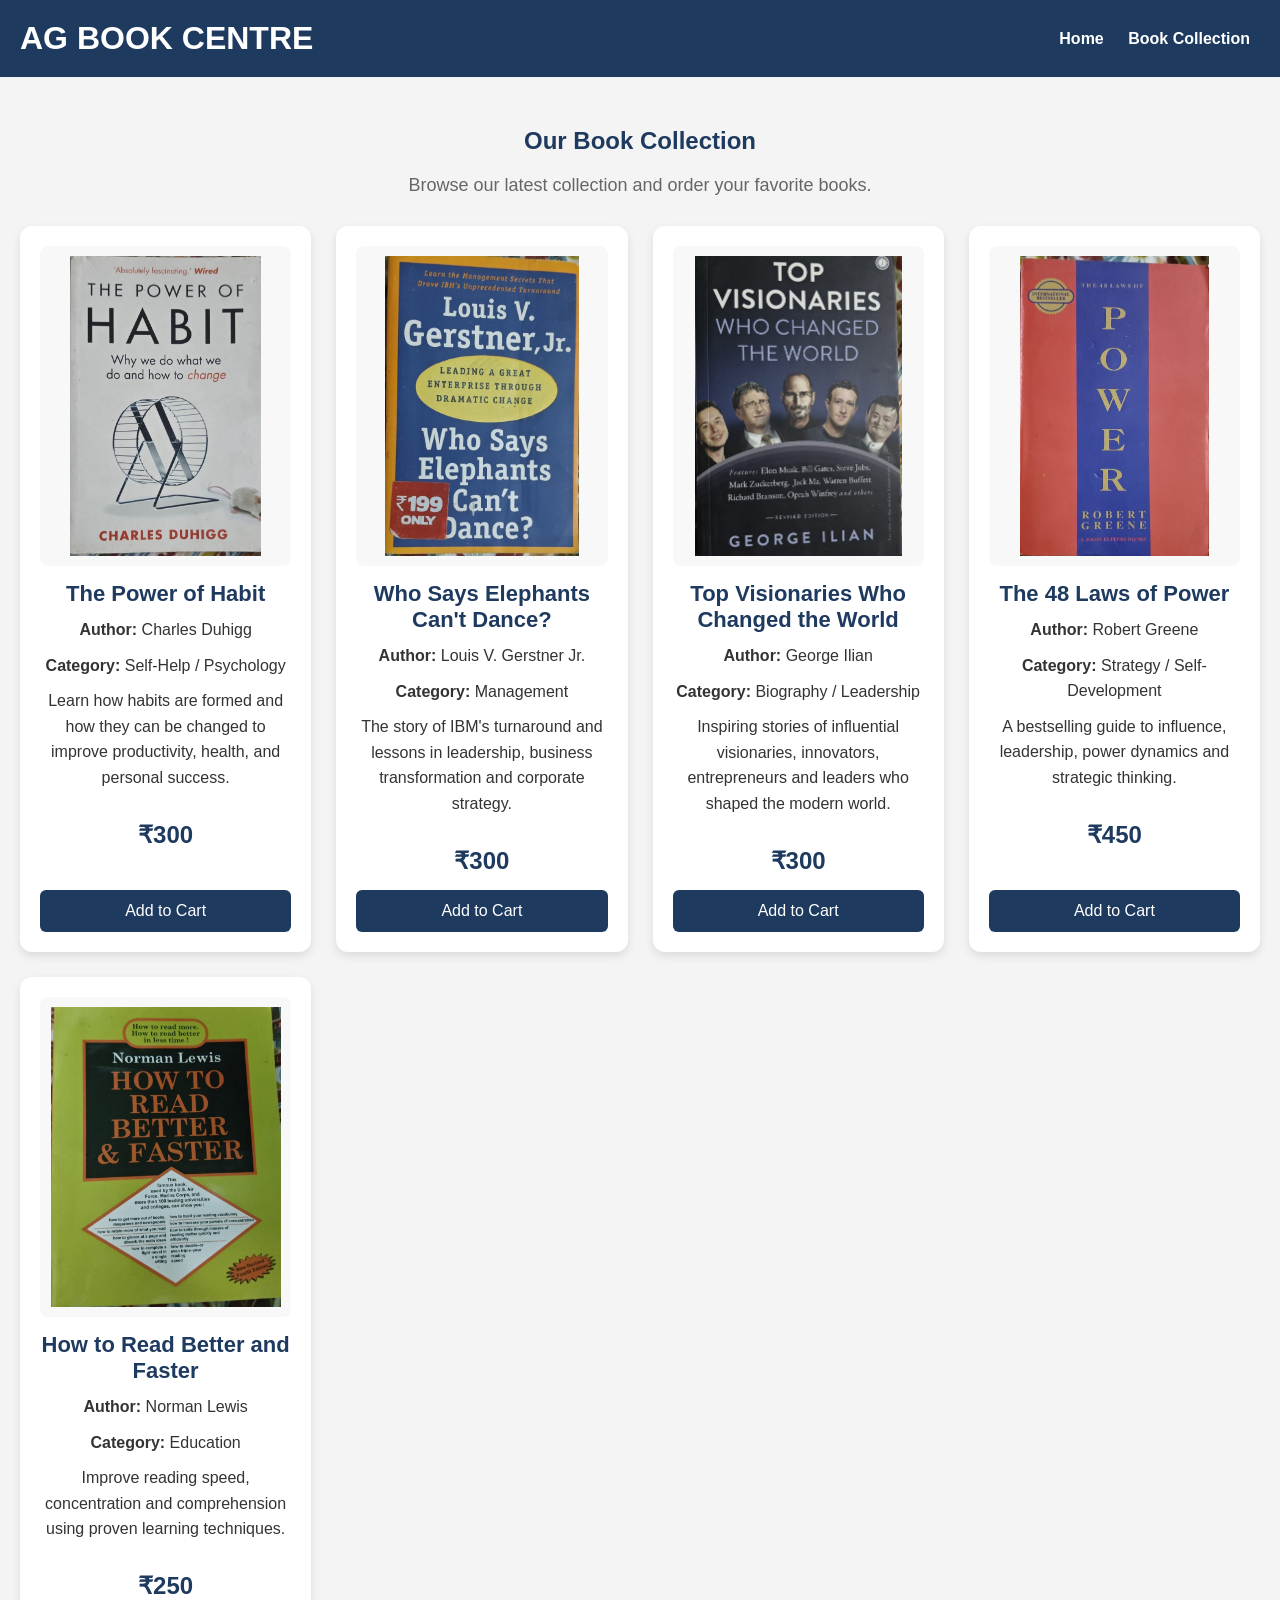
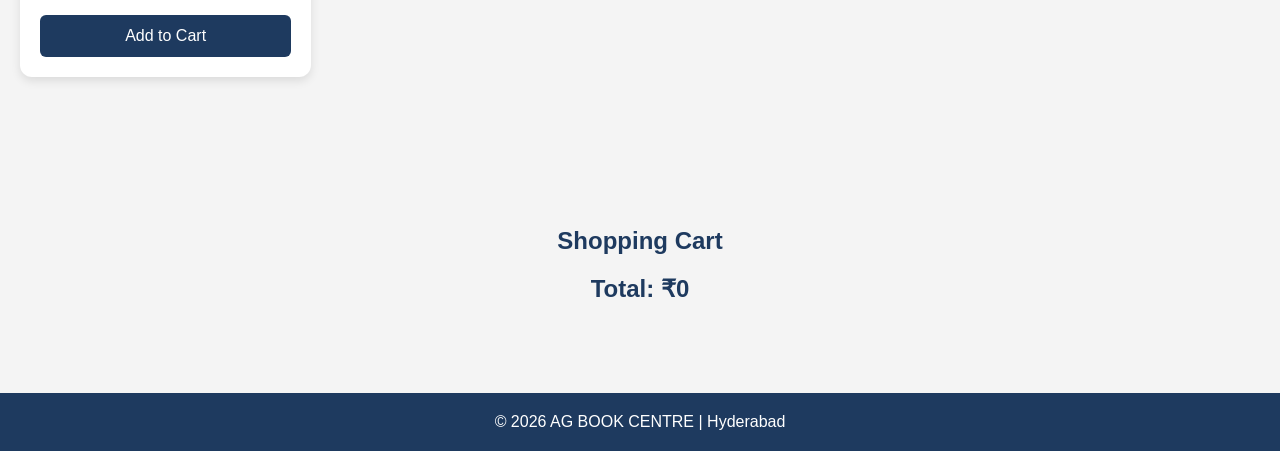
==== commit dbd83936: "Update collection.html" ====
--- a/collection.html
+++ b/collection.html
@@ -1,3 +1,4 @@
+
 <!DOCTYPE html>
 <html lang="en">
 <head>
@@ -20,17 +21,21 @@
 </header>
 
 <section class="collection-section">
+
     <h2>Our Book Collection</h2>
+
     <p class="collection-subtitle">
         Browse our latest collection and order your favorite books.
     </p>
 
     <div class="book-grid">
 
+        <!-- BOOK 1 -->
+
         <div class="book-card">
 
             <img src="power-of-habit.jpg"
-                 alt="The Power of Habit by Charles Duhigg">
+                 alt="The Power of Habit">
 
             <h3>The Power of Habit</h3>
 
@@ -39,169 +44,154 @@
             <p><strong>Category:</strong> Self-Help / Psychology</p>
 
             <p>
-                The Power of Habit explores the science behind why habits
-                exist and how they can be changed. Charles Duhigg introduces
-                the Habit Loop—Cue, Routine, and Reward—and explains how
-                understanding habits can improve productivity, health,
-                business performance, and personal success.
-            </p>
-
-            <p>
-                Through engaging stories and scientific research, the book
-                demonstrates how habits shape our daily lives and how small
-                changes can lead to remarkable results.
+                Learn how habits are formed and how they can be changed
+                to improve productivity, health, and personal success.
             </p>
 
             <p class="price">₹300</p>
 
-            <<button onclick="addToCart(
-            'The Power of Habit',
-            300,
-            'power-of-habit.jpg'
-            )">
-        Add to Cart
-</button>
+            <button onclick="addToCart(
+                'The Power of Habit',
+                300,
+                'power-of-habit.jpg'
+            )">
+                Add to Cart
+            </button>
+
+        </div>
+
+        <!-- BOOK 2 -->
+
+        <div class="book-card">
+
+            <img src="who-says-elephants-cant-dance.jpg"
+                 alt="Who Says Elephants Can't Dance">
+
+            <h3>Who Says Elephants Can't Dance?</h3>
+
+            <p><strong>Author:</strong> Louis V. Gerstner Jr.</p>
+
+            <p><strong>Category:</strong> Management</p>
+
+            <p>
+                The story of IBM's turnaround and lessons in leadership,
+                business transformation and corporate strategy.
+            </p>
+
+            <p class="price">₹300</p>
+
+            <button onclick="addToCart(
+                'Who Says Elephants Can&apos;t Dance?',
+                300,
+                'who-says-elephants-cant-dance.jpg'
+            )">
+                Add to Cart
+            </button>
+
+        </div>
+
+        <!-- BOOK 3 -->
+
+        <div class="book-card">
+
+            <img src="top-visionaries-who-changed-the-world.jpg"
+                 alt="Top Visionaries Who Changed the World">
+
+            <h3>Top Visionaries Who Changed the World</h3>
+
+            <p><strong>Author:</strong> George Ilian</p>
+
+            <p><strong>Category:</strong> Biography / Leadership</p>
+
+            <p>
+                Inspiring stories of influential visionaries, innovators,
+                entrepreneurs and leaders who shaped the modern world.
+            </p>
+
+            <p class="price">₹300</p>
+
+            <button onclick="addToCart(
+                'Top Visionaries Who Changed the World',
+                300,
+                'top-visionaries-who-changed-the-world.jpg'
+            )">
+                Add to Cart
+            </button>
+
+        </div>
+
+        <!-- BOOK 4 -->
+
+        <div class="book-card">
+
+            <img src="48-laws-of-power.jpg"
+                 alt="The 48 Laws of Power">
+
+            <h3>The 48 Laws of Power</h3>
+
+            <p><strong>Author:</strong> Robert Greene</p>
+
+            <p><strong>Category:</strong> Strategy / Self-Development</p>
+
+            <p>
+                A bestselling guide to influence, leadership, power
+                dynamics and strategic thinking.
+            </p>
+
+            <p class="price">₹450</p>
+
+            <button onclick="addToCart(
+                'The 48 Laws of Power',
+                450,
+                '48-laws-of-power.jpg'
+            )">
+                Add to Cart
+            </button>
+
+        </div>
+
+        <!-- BOOK 5 -->
+
+        <div class="book-card">
+
+            <img src="how-to-read-better-and-faster.jpg"
+                 alt="How to Read Better and Faster">
+
+            <h3>How to Read Better and Faster</h3>
+
+            <p><strong>Author:</strong> Norman Lewis</p>
+
+            <p><strong>Category:</strong> Education</p>
+
+            <p>
+                Improve reading speed, concentration and comprehension
+                using proven learning techniques.
+            </p>
+
+            <p class="price">₹250</p>
+
+            <button onclick="addToCart(
+                'How to Read Better and Faster',
+                250,
+                'how-to-read-better-and-faster.jpg'
+            )">
+                Add to Cart
+            </button>
 
         </div>
 
     </div>
-    <div class="book-card">
-
-    <img src="who-says-elephants-cant-dance.jpg"
-         alt="Who Says Elephants Can't Dance?">
-
-    <h3>Who Says Elephants Can't Dance?</h3>
-
-    <p><strong>Author:</strong> Louis V. Gerstner Jr.</p>
-
-    <p><strong>Category:</strong> Management / Business Leadership</p>
-
-    <p>
-        Who Says Elephants Can't Dance? is the inspiring story of how
-        Louis V. Gerstner Jr. transformed IBM from a struggling company
-        into one of the world's leading technology organizations.
-    </p>
-
-    <p>
-        Drawing from his experience as IBM's CEO, Gerstner shares
-        valuable lessons on leadership, organizational change,
-        corporate culture, strategy, and managing large enterprises
-        during periods of dramatic transformation.
-    </p>
-
-    <p class="price">₹300</p>
-
-    <button onclick="addToCart('Who Says Elephants Can&apos;t Dance?'450
-                              'who-says-elephants-cant-dance.jpg')">
-        Add to Cart
-    </button>
-
-</div>
-    <div class="book-card">
-
-    <img src="top-visionaries-who-changed-the-world.jpg"
-         alt="Top Visionaries Who Changed the World">
-
-    <h3>Top Visionaries Who Changed the World</h3>
-
-    <p><strong>Author:</strong> George Ilian</p>
-
-    <p><strong>Edition:</strong> Revised Edition</p>
-
-    <p><strong>Category:</strong> Biography / Leadership</p>
-
-    <p>
-        This book presents the inspiring stories of influential visionaries
-        who transformed industries, societies, and the world through their
-        ideas, determination, and leadership.
-    </p>
-
-    <p>
-        Readers can learn valuable lessons from the lives and achievements
-        of remarkable innovators, entrepreneurs, and leaders who left a
-        lasting impact on history.
-    </p>
-
-    <p class="price">₹300</p>
-
-    <button onclick="addToCart('Top Visionaries Who Changed the World'450,
-        'top-visionaries-who-changed-the-world.jpg')">
-        Add to Cart
-    </button>
-
-</div>
-    <div class="book-card">
-
-    <img src="48-laws-of-power.jpg"
-         alt="The 48 Laws of Power">
-
-    <h3>The 48 Laws of Power</h3>
-
-    <p><strong>Author:</strong> Robert Greene</p>
-
-    <p><strong>Created with:</strong> Joost Elffers</p>
-
-    <p><strong>Category:</strong> Strategy / Self-Development</p>
-
-    <p>
-        The 48 Laws of Power is a bestselling guide to understanding
-        influence, leadership, strategy, and human behavior through
-        lessons drawn from historical figures and events.
-    </p>
-
-    <p>
-        Robert Greene presents forty-eight principles designed to help
-        readers understand power dynamics and improve their ability to
-        navigate professional and personal relationships.
-    </p>
-
-    <p class="price">₹450</p>
-
-    <button onclick="addToCart('The 48 Laws of Power'450,
-                              '48-laws-of-power.jpg' )">
-        Add to Cart
-    </button>
-
-</div>
-    <div class="book-card">
-
-    <img src="how-to-read-better-and-faster.jpg"
-         alt="How to Read Better and Faster">
-
-    <h3>How to Read Better and Faster</h3>
-
-    <p><strong>Author:</strong> Norman Lewis</p>
-
-    <p><strong>Category:</strong> Education / Self-Improvement</p>
-
-    <p>
-        How to Read Better and Faster helps readers improve reading speed,
-        comprehension, concentration, and study efficiency through
-        practical exercises and proven techniques.
-    </p>
-
-    <p>
-        Ideal for students, professionals, and lifelong learners who want
-        to absorb information more effectively and make better use of
-        their reading time.
-    </p>
-
-    <p class="price">₹250</p>
-
-    <button onclick="addToCart('How to Read Better and Faster'450
-                              'how-to-read-better-and-faster.jpg' )">
-        Add to Cart
-    </button>
-
-</div>
+
 </section>
 
 <section class="cart-section">
+
     <h2>Shopping Cart</h2>
 
-    <ul id="cart-list"></ul>
-
-    <p id="empty-cart">No items added yet.</p>
+    <div id="cart-container"></div>
+
+    <h3 id="total-price">Total: ₹0</h3>
+
 </section>
 
 <footer>
@@ -209,15 +199,6 @@
 </footer>
 
 <script src="script.js"></script>
- <section class="cart-section">
-
-    <h2>Shopping Cart</h2>
-
-    <div id="cart-container"></div>
-
-    <h3 id="total-price">Total: ₹0</h3>
-
-</section>   
 
 </body>
 </html>
--- a/style.css
+++ b/style.css
@@ -284,3 +284,37 @@
         height: 280px;
     }
 }
+.cart-section {
+    margin-top: 50px;
+}
+
+.cart-item {
+    background: white;
+    display: flex;
+    align-items: center;
+    gap: 15px;
+    padding: 15px;
+    margin-bottom: 15px;
+    border-radius: 10px;
+    box-shadow: 0 2px 8px rgba(0,0,0,0.1);
+}
+
+.cart-item img {
+    width: 80px;
+    height: 120px;
+    object-fit: contain;
+}
+
+.cart-details {
+    flex: 1;
+}
+
+.cart-details h4 {
+    margin-bottom: 5px;
+}
+
+#total-price {
+    margin-top: 20px;
+    color: #1e3a5f;
+    font-size: 24px;
+}
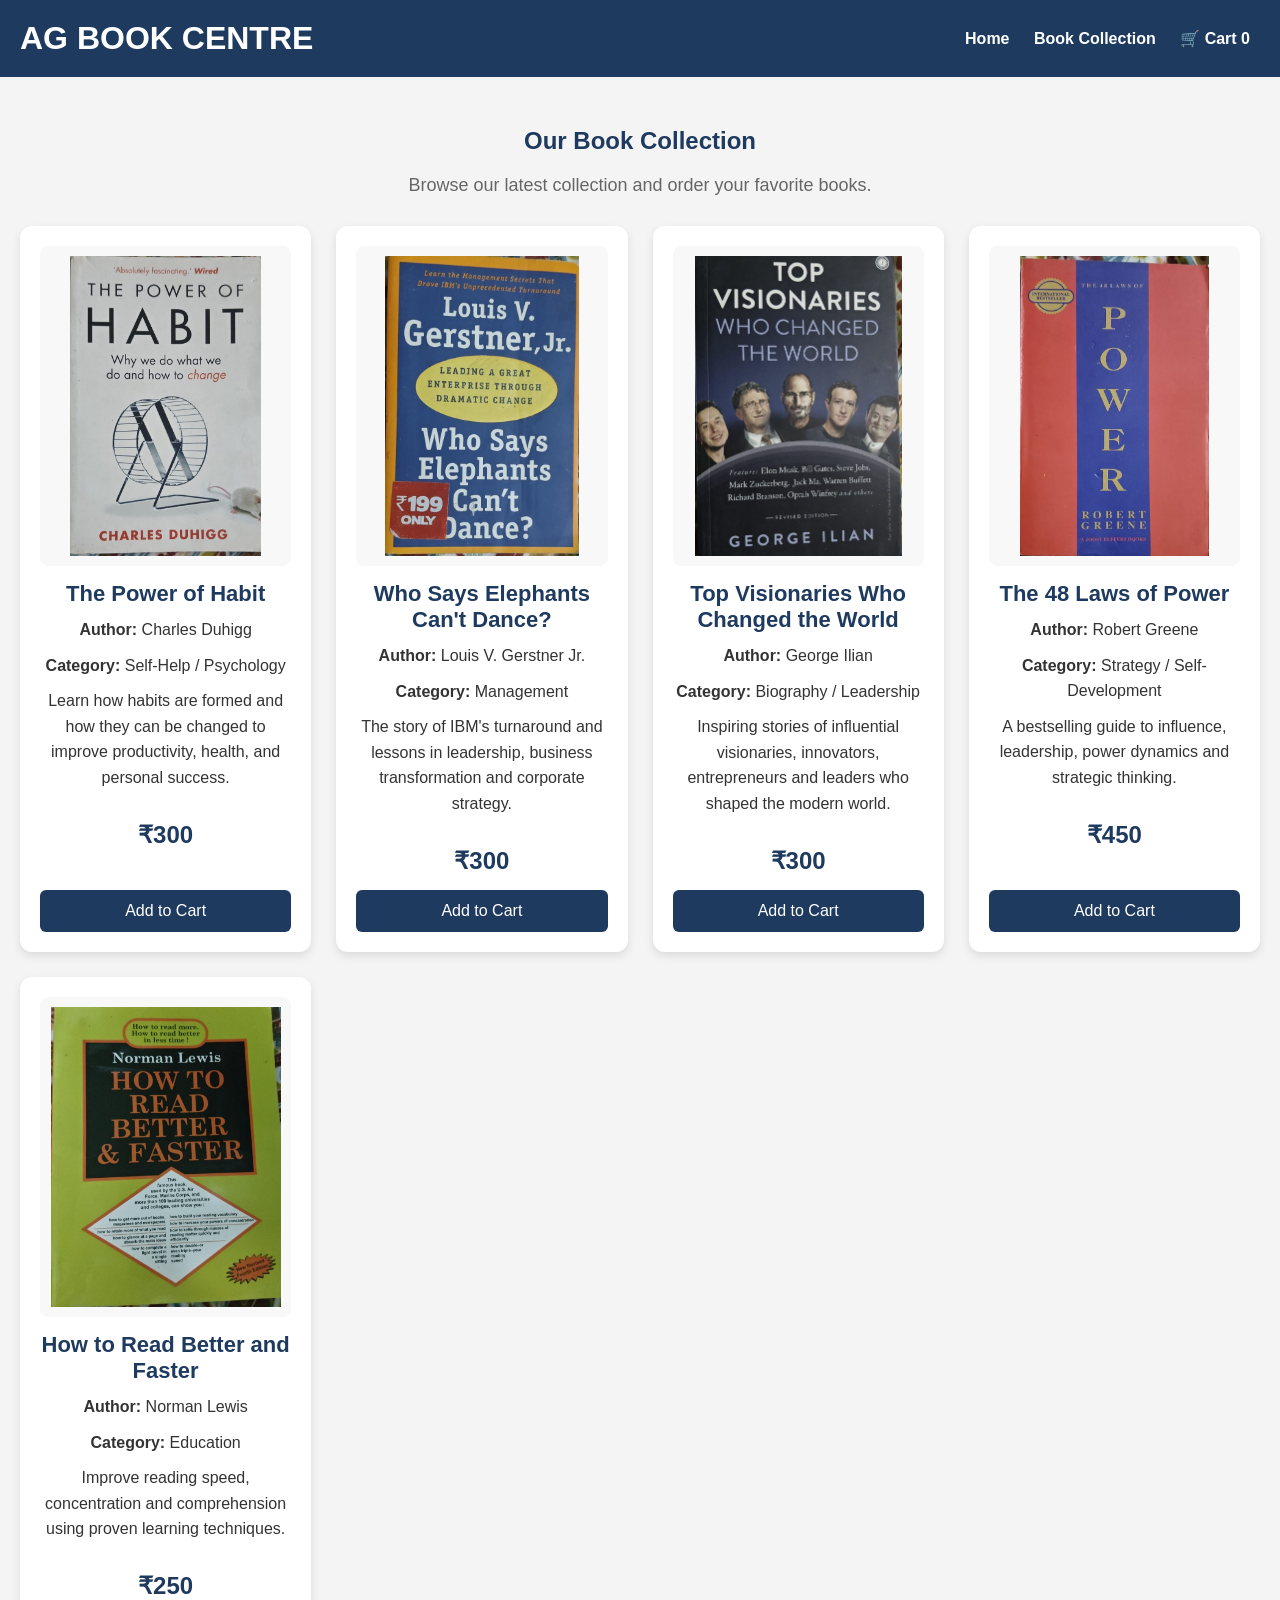
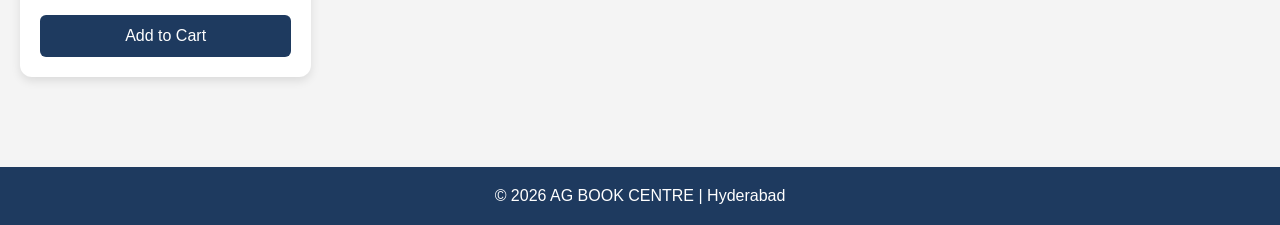
==== commit 4dbf6b92: "Update collection.html" ====
--- a/collection.html
+++ b/collection.html
@@ -15,9 +15,14 @@
     </div>
 
     <nav>
-        <a href="index.html">Home</a>
-        <a href="collection.html">Book Collection</a>
-    </nav>
+    <a href="index.html">Home</a>
+    <a href="collection.html">Book Collection</a>
+
+    <a href="cart.html" class="cart-link">
+        🛒 Cart
+        <span id="cart-count">0</span>
+    </a>
+</nav>
 </header>
 
 <section class="collection-section">
@@ -51,12 +56,12 @@
             <p class="price">₹300</p>
 
             <button onclick="addToCart(
-                'The Power of Habit',
-                300,
-                'power-of-habit.jpg'
-            )">
-                Add to Cart
-            </button>
+'The Power of Habit',
+300,
+'power-of-habit.jpg'
+)">
+Add to Cart
+</button>
 
         </div>
 
@@ -81,12 +86,12 @@
             <p class="price">₹300</p>
 
             <button onclick="addToCart(
-                'Who Says Elephants Can&apos;t Dance?',
-                300,
-                'who-says-elephants-cant-dance.jpg'
-            )">
-                Add to Cart
-            </button>
+'Who Says Elephants Can&apos;t Dance?',
+300,
+'who-says-elephants-cant-dance.jpg'
+)">
+Add to Cart
+</button>
 
         </div>
 
@@ -111,12 +116,12 @@
             <p class="price">₹300</p>
 
             <button onclick="addToCart(
-                'Top Visionaries Who Changed the World',
-                300,
-                'top-visionaries-who-changed-the-world.jpg'
-            )">
-                Add to Cart
-            </button>
+'Top Visionaries Who Changed the World',
+300,
+'top-visionaries-who-changed-the-world.jpg'
+)">
+Add to Cart
+</button>
 
         </div>
 
@@ -141,12 +146,12 @@
             <p class="price">₹450</p>
 
             <button onclick="addToCart(
-                'The 48 Laws of Power',
-                450,
-                '48-laws-of-power.jpg'
-            )">
-                Add to Cart
-            </button>
+'The 48 Laws of Power',
+450,
+'48-laws-of-power.jpg'
+)">
+Add to Cart
+</button>
 
         </div>
 
@@ -171,26 +176,16 @@
             <p class="price">₹250</p>
 
             <button onclick="addToCart(
-                'How to Read Better and Faster',
-                250,
-                'how-to-read-better-and-faster.jpg'
-            )">
-                Add to Cart
-            </button>
+'How to Read Better and Faster',
+250,
+'how-to-read-better-and-faster.jpg'
+)">
+Add to Cart
+</button>
 
         </div>
 
     </div>
-
-</section>
-
-<section class="cart-section">
-
-    <h2>Shopping Cart</h2>
-
-    <div id="cart-container"></div>
-
-    <h3 id="total-price">Total: ₹0</h3>
 
 </section>
 
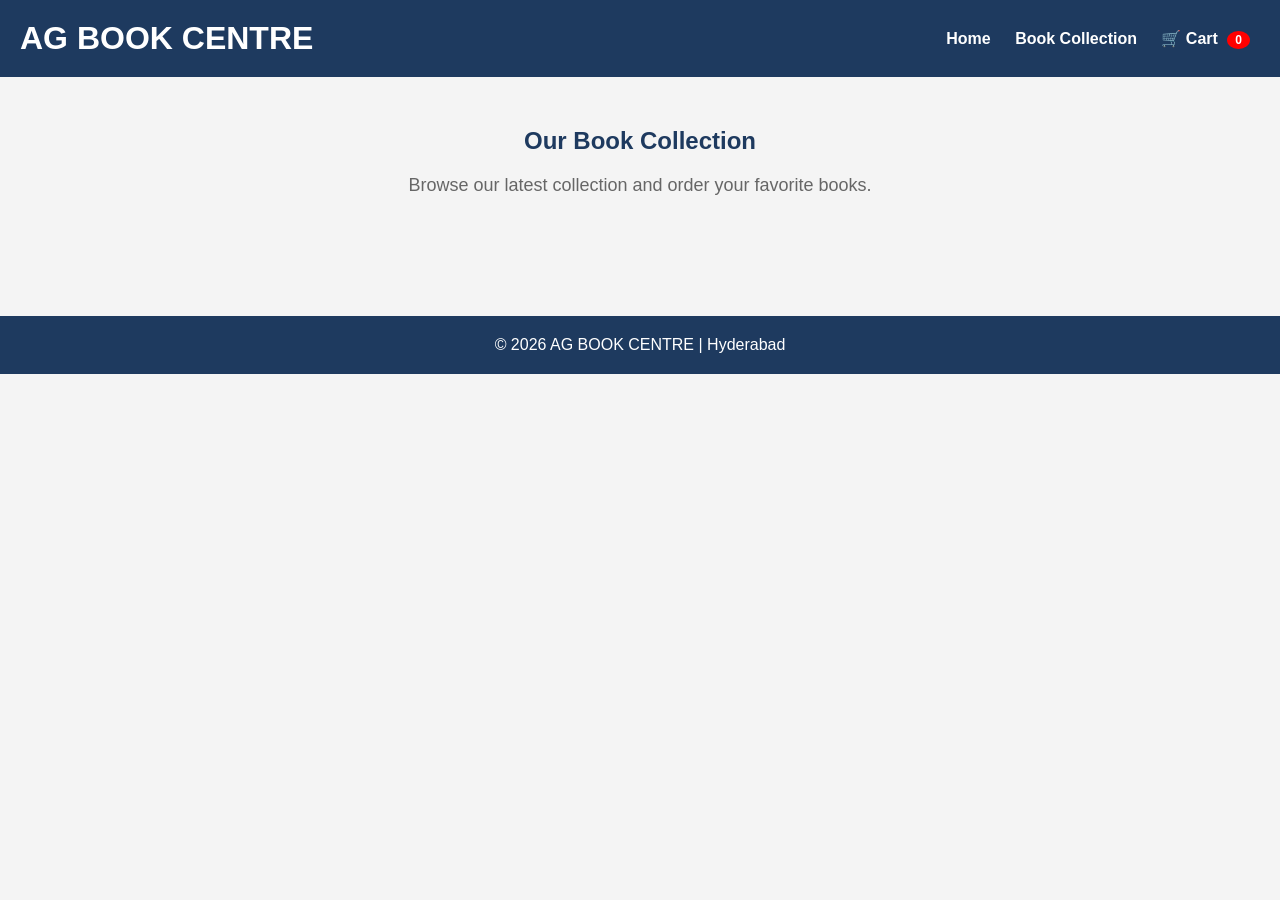
==== commit 4bd4853e: "Refactor book display to use a dynamic grid Removed individual book cards and replaced with a dynami" ====
--- a/collection.html
+++ b/collection.html
@@ -32,160 +32,9 @@
     <p class="collection-subtitle">
         Browse our latest collection and order your favorite books.
     </p>
-
-    <div class="book-grid">
-
-        <!-- BOOK 1 -->
-
-        <div class="book-card">
-
-            <img src="power-of-habit.jpg"
-                 alt="The Power of Habit">
-
-            <h3>The Power of Habit</h3>
-
-            <p><strong>Author:</strong> Charles Duhigg</p>
-
-            <p><strong>Category:</strong> Self-Help / Psychology</p>
-
-            <p>
-                Learn how habits are formed and how they can be changed
-                to improve productivity, health, and personal success.
-            </p>
-
-            <p class="price">₹300</p>
-
-            <button onclick="addToCart(
-'The Power of Habit',
-300,
-'power-of-habit.jpg'
-)">
-Add to Cart
-</button>
-
-        </div>
-
-        <!-- BOOK 2 -->
-
-        <div class="book-card">
-
-            <img src="who-says-elephants-cant-dance.jpg"
-                 alt="Who Says Elephants Can't Dance">
-
-            <h3>Who Says Elephants Can't Dance?</h3>
-
-            <p><strong>Author:</strong> Louis V. Gerstner Jr.</p>
-
-            <p><strong>Category:</strong> Management</p>
-
-            <p>
-                The story of IBM's turnaround and lessons in leadership,
-                business transformation and corporate strategy.
-            </p>
-
-            <p class="price">₹300</p>
-
-            <button onclick="addToCart(
-'Who Says Elephants Can&apos;t Dance?',
-300,
-'who-says-elephants-cant-dance.jpg'
-)">
-Add to Cart
-</button>
-
-        </div>
-
-        <!-- BOOK 3 -->
-
-        <div class="book-card">
-
-            <img src="top-visionaries-who-changed-the-world.jpg"
-                 alt="Top Visionaries Who Changed the World">
-
-            <h3>Top Visionaries Who Changed the World</h3>
-
-            <p><strong>Author:</strong> George Ilian</p>
-
-            <p><strong>Category:</strong> Biography / Leadership</p>
-
-            <p>
-                Inspiring stories of influential visionaries, innovators,
-                entrepreneurs and leaders who shaped the modern world.
-            </p>
-
-            <p class="price">₹300</p>
-
-            <button onclick="addToCart(
-'Top Visionaries Who Changed the World',
-300,
-'top-visionaries-who-changed-the-world.jpg'
-)">
-Add to Cart
-</button>
-
-        </div>
-
-        <!-- BOOK 4 -->
-
-        <div class="book-card">
-
-            <img src="48-laws-of-power.jpg"
-                 alt="The 48 Laws of Power">
-
-            <h3>The 48 Laws of Power</h3>
-
-            <p><strong>Author:</strong> Robert Greene</p>
-
-            <p><strong>Category:</strong> Strategy / Self-Development</p>
-
-            <p>
-                A bestselling guide to influence, leadership, power
-                dynamics and strategic thinking.
-            </p>
-
-            <p class="price">₹450</p>
-
-            <button onclick="addToCart(
-'The 48 Laws of Power',
-450,
-'48-laws-of-power.jpg'
-)">
-Add to Cart
-</button>
-
-        </div>
-
-        <!-- BOOK 5 -->
-
-        <div class="book-card">
-
-            <img src="how-to-read-better-and-faster.jpg"
-                 alt="How to Read Better and Faster">
-
-            <h3>How to Read Better and Faster</h3>
-
-            <p><strong>Author:</strong> Norman Lewis</p>
-
-            <p><strong>Category:</strong> Education</p>
-
-            <p>
-                Improve reading speed, concentration and comprehension
-                using proven learning techniques.
-            </p>
-
-            <p class="price">₹250</p>
-
-            <button onclick="addToCart(
-'How to Read Better and Faster',
-250,
-'how-to-read-better-and-faster.jpg'
-)">
-Add to Cart
-</button>
-
-        </div>
-
-    </div>
+    <div class="book-grid" id="book-grid">
+</div>
+    
 
 </section>
 
--- a/style.css
+++ b/style.css
@@ -318,3 +318,89 @@
     color: #1e3a5f;
     font-size: 24px;
 }
+.cart-link {
+    position: relative;
+    text-decoration: none;
+    color: white;
+    font-weight: bold;
+}
+
+#cart-count {
+    background: red;
+    color: white;
+    border-radius: 50%;
+    padding: 2px 8px;
+    font-size: 12px;
+    margin-left: 5px;
+}
+.checkout-section {
+
+    max-width: 800px;
+
+    margin: 40px auto;
+
+    background: white;
+
+    padding: 30px;
+
+    border-radius: 10px;
+
+    box-shadow: 0 4px 10px rgba(0,0,0,.1);
+
+}
+
+.checkout-section h2 {
+
+    margin-bottom: 20px;
+
+}
+
+.checkout-section form {
+
+    display: flex;
+
+    flex-direction: column;
+
+    gap: 15px;
+
+}
+
+.checkout-section input,
+.checkout-section textarea {
+
+    padding: 12px;
+
+    border: 1px solid #ccc;
+
+    border-radius: 6px;
+
+    font-size: 16px;
+
+}
+
+.cart-item {
+
+    display: flex;
+
+    align-items: center;
+
+    gap: 20px;
+
+    background: white;
+
+    padding: 20px;
+
+    margin-bottom: 15px;
+
+    border-radius: 10px;
+
+}
+
+.cart-item img {
+
+    width: 80px;
+
+    height: 120px;
+
+    object-fit: contain;
+}
